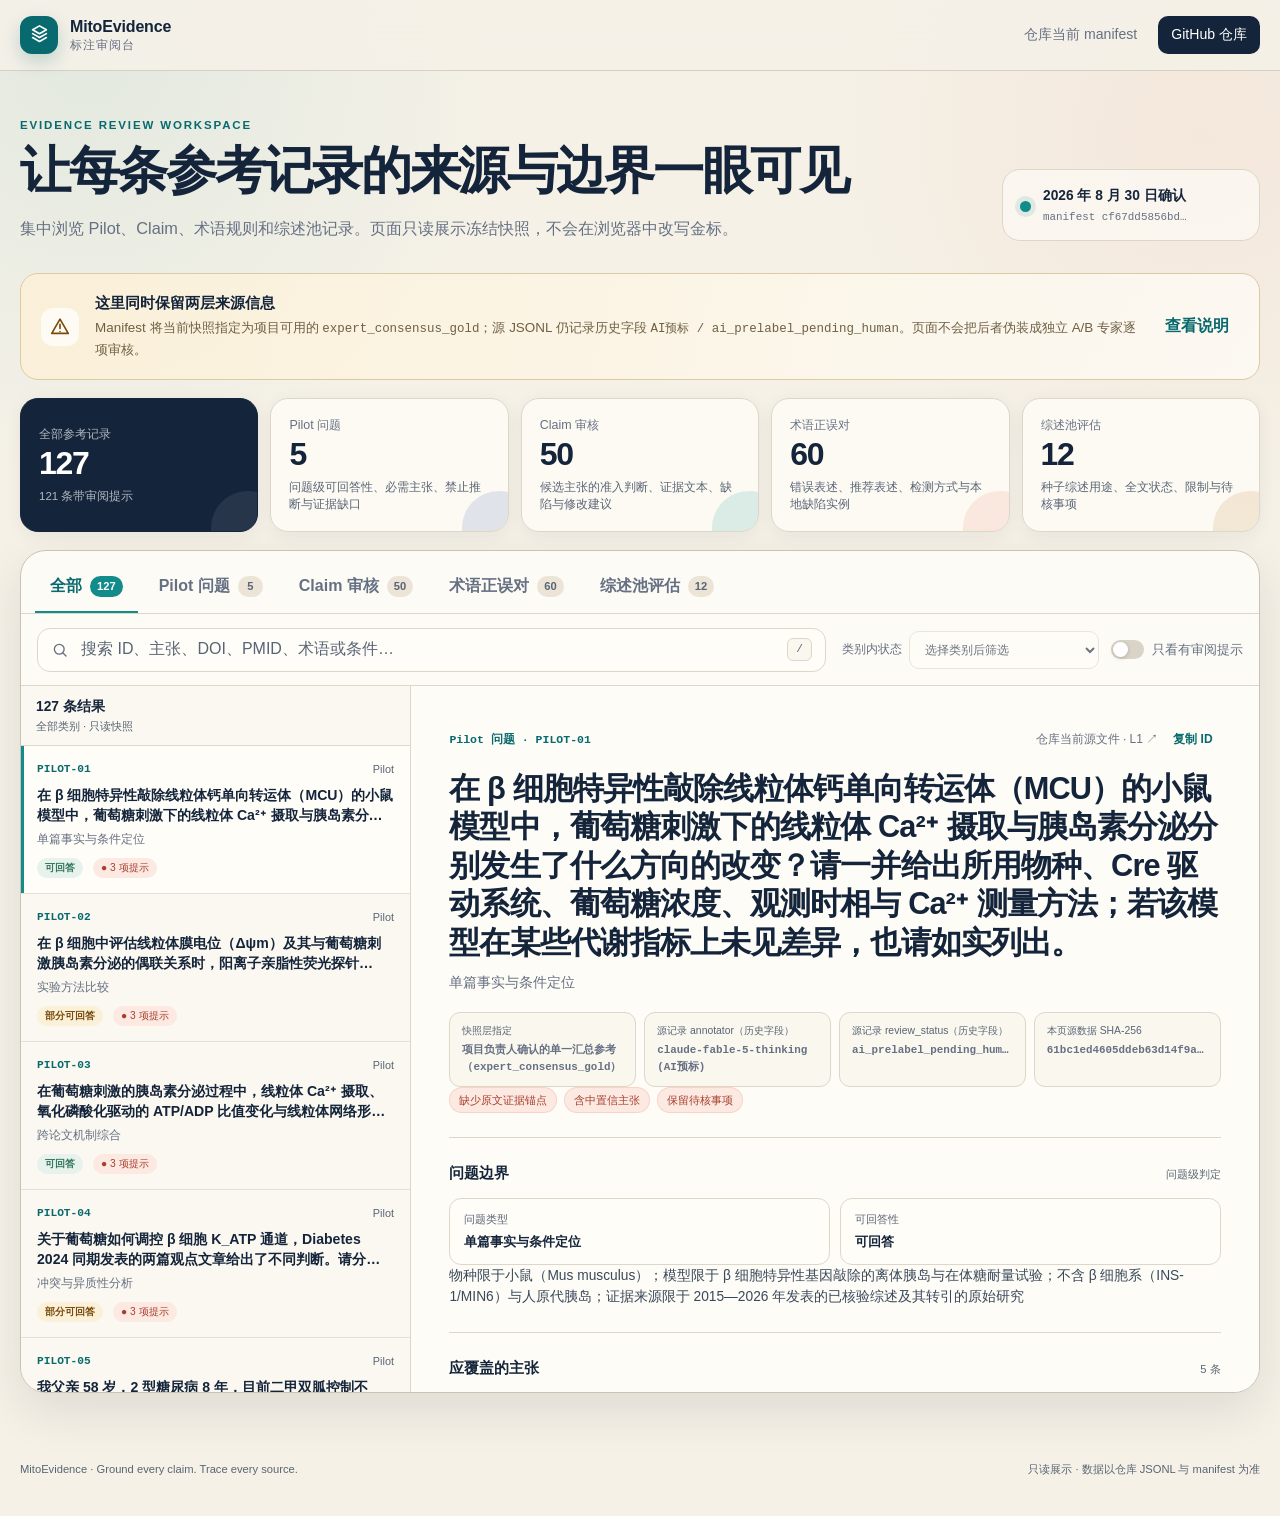
==== review_site/index.html @ d06b843e "feat: publish annotation review site" ====
<!doctype html>
<html lang="zh-CN">
  <head>
    <meta charset="UTF-8" />
    <meta name="viewport" content="width=device-width, initial-scale=1.0" />
    <meta name="color-scheme" content="light" />
    <meta name="theme-color" content="#f5f1e7" />
    <link rel="icon" href="./favicon.svg" type="image/svg+xml" />
    <title>MitoEvidence 标注审阅台</title>
    <meta
      name="description"
      content="浏览 MitoEvidence 的 127 条 Pilot、Claim、术语与综述池参考记录，并核查来源、风险和证据边界。"
    />
    <meta property="og:title" content="MitoEvidence 标注审阅台" />
    <meta
      property="og:description"
      content="127 条参考记录 · 来源与证据边界透明呈现"
    />
    <meta property="og:type" content="website" />
    <meta property="og:url" content="https://blues-kun.github.io/hy-agent/" />
    <meta
      property="og:image"
      content="https://blues-kun.github.io/hy-agent/og.png"
    />
    <meta name="twitter:card" content="summary_large_image" />
    <meta name="twitter:title" content="MitoEvidence 标注审阅台" />
    <meta
      name="twitter:description"
      content="127 条参考记录 · 来源与证据边界透明呈现"
    />
    <meta
      name="twitter:image"
      content="https://blues-kun.github.io/hy-agent/og.png"
    />
    <link rel="stylesheet" href="./styles.css" />
  </head>
  <body>
    <a class="skip-link" href="#records">跳到记录列表</a>

    <header class="topbar">
      <div class="topbar__inner">
        <a class="brand" href="./" aria-label="MitoEvidence 标注审阅台首页">
          <span class="brand__mark" aria-hidden="true">
            <svg viewBox="0 0 24 24" role="img">
              <path d="M12 3 4.8 7.1 12 11.2l7.2-4.1L12 3Z" />
              <path d="m4.8 11.1 7.2 4.1 7.2-4.1" />
              <path d="m4.8 15.2 7.2 4.1 7.2-4.1" />
            </svg>
          </span>
          <span>
            <strong>MitoEvidence</strong>
            <small>标注审阅台</small>
          </span>
        </a>
        <nav class="topnav" aria-label="外部链接">
          <a
            id="manifest-link"
            href="https://github.com/blues-kun/hy-agent/blob/main/annotation_prelabel/expert_gold_manifest.json"
            target="_blank"
            rel="noreferrer"
          >仓库当前 manifest</a>
          <a
            class="topnav__primary"
            href="https://github.com/blues-kun/hy-agent"
            target="_blank"
            rel="noreferrer"
          >GitHub 仓库</a>
        </nav>
      </div>
    </header>

    <main class="page-shell">
      <section class="intro" aria-labelledby="page-title">
        <div>
          <p class="eyebrow">Evidence review workspace</p>
          <h1 id="page-title">让每条参考记录的来源与边界一眼可见</h1>
          <p class="intro__copy">
            集中浏览 Pilot、Claim、术语规则和综述池记录。页面只读展示冻结快照，不会在浏览器中改写金标。
          </p>
        </div>
        <div class="snapshot-seal" aria-label="快照状态">
          <span class="snapshot-seal__dot" aria-hidden="true"></span>
          <div>
            <strong id="snapshot-date">正在核验快照</strong>
            <span id="manifest-hash">读取 manifest…</span>
          </div>
        </div>
      </section>

      <section class="provenance-banner" aria-labelledby="provenance-title">
        <span class="provenance-banner__icon" aria-hidden="true">
          <svg viewBox="0 0 24 24" role="img">
            <path d="M12 3.5 21 19H3L12 3.5Z" />
            <path d="M12 9v4.5M12 17h.01" />
          </svg>
        </span>
        <div>
          <h2 id="provenance-title">这里同时保留两层来源信息</h2>
          <p>
            Manifest 将当前快照指定为项目可用的 <code>expert_consensus_gold</code>；源 JSONL
            仍记录历史字段 <code>AI预标 / ai_prelabel_pending_human</code>。页面不会把后者伪装成独立 A/B 专家逐项审核。
          </p>
        </div>
        <button class="text-button" id="provenance-more" type="button">查看说明</button>
      </section>

      <section class="metrics" id="metrics" aria-label="数据概览">
        <article class="metric metric--total">
          <span>全部参考记录</span>
          <strong>—</strong>
          <small>等待数据</small>
        </article>
      </section>

      <section class="review-surface" aria-label="标注记录浏览器">
        <div class="dataset-tabs" id="dataset-tabs" role="tablist" aria-label="数据类别"></div>

        <div class="toolbar">
          <label class="search-box" for="search-input">
            <span class="sr-only">搜索标注记录</span>
            <svg viewBox="0 0 24 24" aria-hidden="true">
              <circle cx="11" cy="11" r="6.5" />
              <path d="m16 16 4 4" />
            </svg>
            <input
              id="search-input"
              type="search"
              placeholder="搜索 ID、主张、DOI、PMID、术语或条件…"
              autocomplete="off"
              spellcheck="false"
              disabled
            />
            <kbd>/</kbd>
          </label>
          <div class="toolbar__filters">
            <label class="select-control">
              <span>类别内状态</span>
              <select id="status-filter" aria-label="按当前类别的状态筛选" disabled>
                <option value="all">全部状态</option>
              </select>
            </label>
            <label class="focus-toggle">
              <input id="risk-filter" type="checkbox" disabled />
              <span class="focus-toggle__visual" aria-hidden="true"></span>
              只看有审阅提示
            </label>
          </div>
        </div>

        <div class="workspace">
          <aside class="record-pane" id="records" aria-label="记录列表">
            <div class="record-pane__header">
              <div>
                <strong id="result-count">载入中</strong>
                <span id="result-context">正在读取冻结快照</span>
              </div>
              <button id="clear-filters" class="quiet-button" type="button">清除筛选</button>
            </div>
            <div class="record-list" id="record-list" aria-label="标注记录">
              <div class="loading-state">
                <span class="loading-state__orb" aria-hidden="true"></span>
                正在核对 127 条记录与 manifest…
              </div>
            </div>
          </aside>

          <article class="detail-pane" id="detail-pane" aria-live="polite">
            <div class="detail-empty">
              <span aria-hidden="true">↳</span>
              <h2>选择一条记录查看完整内容</h2>
              <p>右侧会按数据类型呈现主张、条件、证据、风险和源文件位置。</p>
            </div>
          </article>
        </div>
      </section>
    </main>

    <dialog class="provenance-dialog" id="provenance-dialog" aria-labelledby="provenance-dialog-title">
      <form method="dialog">
        <button class="dialog-close" aria-label="关闭说明">×</button>
        <p class="eyebrow">Provenance note</p>
        <h2 id="provenance-dialog-title">为什么页面同时显示“金标指定”和“AI 预标字段”？</h2>
        <p>
          项目负责人确认这四份 JSONL 是本轮唯一可用参考，因此 manifest 在快照层将其指定为
          <code>expert_consensus_gold</code>。为了不改写历史，记录中的 <code>annotator</code>、
          <code>review_status</code> 和 <code>ai_*</code> 字段保持原值。
        </p>
        <p>
          这不代表存在两名独立专家标签，也不能据此计算专家间 κ 或 ICC。所有风险标签仅用于提示审阅，
          不会自动改变源数据结论。
        </p>
        <button class="dialog-confirm" value="close">我知道了</button>
      </form>
    </dialog>

    <div class="toast" id="toast" role="status" aria-live="polite"></div>

    <footer>
      <span>MitoEvidence · Ground every claim. Trace every source.</span>
      <span>只读展示 · 数据以仓库 JSONL 与 manifest 为准</span>
    </footer>

    <script src="./app.js" defer></script>
  </body>
</html>
---- review_site/styles.css ----
:root {
  --paper: #f5f1e7;
  --paper-deep: #ece5d7;
  --surface: #fffdf8;
  --surface-soft: #faf7ef;
  --ink: #14243a;
  --muted: #667083;
  --faint: #596575;
  --line: #ddd7ca;
  --line-strong: #c9c2b5;
  --teal: #118c8b;
  --teal-deep: #086a6e;
  --teal-soft: #e1f1ed;
  --coral: #a83f2c;
  --coral-soft: #fce9e2;
  --amber: #7a4a0c;
  --amber-soft: #fbf0d8;
  --green: #34785d;
  --green-soft: #e6f2eb;
  --red: #b84a45;
  --red-soft: #f9e8e5;
  --blue: #315ea8;
  --blue-soft: #e8eef9;
  --shadow-sm: 0 4px 18px rgba(25, 34, 43, 0.06);
  --shadow-md: 0 18px 48px rgba(25, 34, 43, 0.1);
  --radius-sm: 12px;
  --radius-md: 18px;
  --radius-lg: 26px;
  --font-sans: Inter, ui-sans-serif, -apple-system, BlinkMacSystemFont, "Segoe UI",
    "PingFang SC", "Hiragino Sans GB", "Microsoft YaHei", sans-serif;
  --font-mono: "SFMono-Regular", Consolas, "Liberation Mono", monospace;
}

* {
  box-sizing: border-box;
}

html {
  scroll-behavior: smooth;
}

body {
  margin: 0;
  color: var(--ink);
  background:
    radial-gradient(circle at 7% 4%, rgba(17, 140, 139, 0.08), transparent 26rem),
    radial-gradient(circle at 94% 9%, rgba(233, 111, 81, 0.08), transparent 24rem),
    var(--paper);
  font-family: var(--font-sans);
  line-height: 1.55;
  min-width: 320px;
}

button,
input,
select {
  font: inherit;
}

button,
a,
select,
input {
  -webkit-tap-highlight-color: transparent;
}

a {
  color: inherit;
}

.sr-only {
  position: absolute;
  width: 1px;
  height: 1px;
  padding: 0;
  margin: -1px;
  overflow: hidden;
  clip: rect(0, 0, 0, 0);
  white-space: nowrap;
  border: 0;
}

code,
kbd {
  font-family: var(--font-mono);
}

.skip-link {
  position: fixed;
  z-index: 100;
  left: 1rem;
  top: -5rem;
  padding: 0.7rem 1rem;
  border-radius: 0 0 10px 10px;
  color: white;
  background: var(--ink);
  transition: top 0.15s ease;
}

.skip-link:focus {
  top: 0;
}

.topbar {
  position: sticky;
  top: 0;
  z-index: 40;
  border-bottom: 1px solid rgba(201, 194, 181, 0.72);
  background: rgba(245, 241, 231, 0.88);
  backdrop-filter: blur(18px);
}

.topbar__inner {
  width: min(1480px, calc(100% - 40px));
  height: 70px;
  margin: 0 auto;
  display: flex;
  align-items: center;
  justify-content: space-between;
  gap: 24px;
}

.brand {
  display: inline-flex;
  align-items: center;
  gap: 12px;
  color: var(--ink);
  text-decoration: none;
}

.brand__mark {
  width: 38px;
  height: 38px;
  display: grid;
  place-items: center;
  color: white;
  background: var(--teal-deep);
  border-radius: 12px;
  box-shadow: 0 7px 18px rgba(8, 106, 110, 0.22);
}

.brand__mark svg {
  width: 23px;
  fill: none;
  stroke: currentColor;
  stroke-width: 1.7;
  stroke-linecap: round;
  stroke-linejoin: round;
}

.brand strong,
.brand small {
  display: block;
}

.brand strong {
  font-size: 1rem;
  letter-spacing: -0.01em;
}

.brand small {
  margin-top: -2px;
  color: var(--muted);
  font-size: 0.72rem;
  letter-spacing: 0.08em;
}

.topnav {
  display: flex;
  align-items: center;
  gap: 8px;
  font-size: 0.88rem;
}

.topnav a {
  padding: 8px 13px;
  border-radius: 10px;
  text-decoration: none;
  color: var(--muted);
}

.topnav a:hover {
  color: var(--ink);
  background: rgba(255, 255, 255, 0.58);
}

.topnav .topnav__primary {
  color: white;
  background: var(--ink);
}

.topnav .topnav__primary:hover {
  color: white;
  background: #22344c;
}

.page-shell {
  width: min(1480px, calc(100% - 40px));
  margin: 0 auto;
  padding: 46px 0 60px;
}

.intro {
  display: grid;
  grid-template-columns: minmax(0, 1fr) auto;
  align-items: end;
  gap: 36px;
}

.eyebrow {
  margin: 0 0 8px;
  color: var(--teal-deep);
  font-size: 0.72rem;
  font-weight: 760;
  letter-spacing: 0.16em;
  text-transform: uppercase;
}

.intro h1 {
  max-width: 880px;
  margin: 0;
  font-size: clamp(2rem, 4vw, 4.25rem);
  line-height: 1.08;
  letter-spacing: -0.045em;
}

.intro__copy {
  max-width: 760px;
  margin: 18px 0 0;
  color: var(--muted);
  font-size: 1.02rem;
}

.snapshot-seal {
  min-width: 258px;
  display: flex;
  align-items: center;
  gap: 12px;
  padding: 15px 17px;
  border: 1px solid var(--line);
  border-radius: var(--radius-md);
  background: rgba(255, 253, 248, 0.62);
}

.snapshot-seal__dot {
  width: 11px;
  height: 11px;
  flex: 0 0 auto;
  border-radius: 50%;
  background: var(--teal);
  box-shadow: 0 0 0 5px rgba(17, 140, 139, 0.12);
}

.snapshot-seal strong,
.snapshot-seal span {
  display: block;
}

.snapshot-seal strong {
  font-size: 0.86rem;
}

.snapshot-seal span {
  margin-top: 2px;
  color: var(--muted);
  font-family: var(--font-mono);
  font-size: 0.68rem;
}

.provenance-banner {
  margin-top: 32px;
  display: grid;
  grid-template-columns: auto minmax(0, 1fr) auto;
  align-items: center;
  gap: 16px;
  padding: 18px 20px;
  border: 1px solid #ddcaa2;
  border-radius: var(--radius-md);
  background: linear-gradient(105deg, rgba(251, 240, 216, 0.95), rgba(255, 253, 248, 0.72));
}

.provenance-banner__icon {
  width: 38px;
  height: 38px;
  display: grid;
  place-items: center;
  color: var(--amber);
  border-radius: 12px;
  background: rgba(255, 255, 255, 0.72);
}

.provenance-banner__icon svg {
  width: 22px;
  fill: none;
  stroke: currentColor;
  stroke-width: 1.8;
  stroke-linecap: round;
  stroke-linejoin: round;
}

.provenance-banner h2,
.provenance-banner p {
  margin: 0;
}

.provenance-banner h2 {
  font-size: 0.93rem;
}

.provenance-banner p {
  margin-top: 3px;
  color: #6f6044;
  font-size: 0.84rem;
}

.provenance-banner code {
  font-size: 0.78rem;
}

.text-button,
.quiet-button {
  border: 0;
  cursor: pointer;
  color: var(--teal-deep);
  background: transparent;
  font-weight: 680;
}

.text-button {
  white-space: nowrap;
  padding: 8px 10px;
}

.metrics {
  display: grid;
  grid-template-columns: repeat(5, minmax(0, 1fr));
  gap: 12px;
  margin: 18px 0;
}

.metric {
  position: relative;
  min-height: 112px;
  padding: 17px 18px;
  overflow: hidden;
  border: 1px solid var(--line);
  border-radius: var(--radius-md);
  background: rgba(255, 253, 248, 0.78);
  box-shadow: var(--shadow-sm);
  color: inherit;
  cursor: pointer;
  text-align: left;
  font: inherit;
  transition: transform 0.15s ease, border-color 0.15s ease, box-shadow 0.15s ease;
}

.metric:hover {
  transform: translateY(-2px);
  border-color: var(--teal);
  box-shadow: 0 10px 28px rgba(25, 34, 43, 0.1);
}

.metric:focus-visible {
  outline: 3px solid rgba(17, 140, 139, 0.24);
  outline-offset: 2px;
}

.metric::after {
  content: "";
  position: absolute;
  width: 74px;
  height: 74px;
  right: -28px;
  bottom: -34px;
  border-radius: 50%;
  background: var(--metric-accent, rgba(17, 140, 139, 0.1));
}

.metric span,
.metric strong,
.metric small {
  display: block;
}

.metric span {
  color: var(--muted);
  font-size: 0.78rem;
}

.metric strong {
  margin-top: 3px;
  font-size: 2rem;
  line-height: 1.05;
  letter-spacing: -0.04em;
}

.metric small {
  margin-top: 7px;
  color: var(--faint);
  font-size: 0.72rem;
}

.metric--total {
  color: white;
  border-color: var(--ink);
  background: var(--ink);
  --metric-accent: rgba(255, 255, 255, 0.08);
}

.metric--total span,
.metric--total small {
  color: rgba(255, 255, 255, 0.67);
}

.metric--pilot { --metric-accent: rgba(49, 94, 168, 0.14); }
.metric--claim { --metric-accent: rgba(17, 140, 139, 0.14); }
.metric--term { --metric-accent: rgba(233, 111, 81, 0.14); }
.metric--review { --metric-accent: rgba(185, 111, 22, 0.14); }

.review-surface {
  overflow: hidden;
  border: 1px solid var(--line-strong);
  border-radius: var(--radius-lg);
  background: rgba(255, 253, 248, 0.84);
  box-shadow: var(--shadow-md);
}

.dataset-tabs {
  display: flex;
  flex-wrap: wrap;
  gap: 6px;
  padding: 12px 14px 0;
  overflow: visible;
  border-bottom: 1px solid var(--line);
}

.dataset-tab {
  flex: 0 0 auto;
  display: inline-flex;
  align-items: center;
  gap: 8px;
  padding: 11px 15px 12px;
  border: 0;
  border-bottom: 2px solid transparent;
  cursor: pointer;
  color: var(--muted);
  background: transparent;
  font-weight: 680;
}

.dataset-tab span {
  min-width: 25px;
  padding: 2px 7px;
  border-radius: 999px;
  color: var(--faint);
  background: var(--paper-deep);
  font-size: 0.7rem;
  font-weight: 760;
}

.dataset-tab:hover,
.dataset-tab[aria-pressed="true"] {
  color: var(--teal-deep);
}

.dataset-tab[aria-pressed="true"] {
  border-bottom-color: var(--teal);
}

.dataset-tab[aria-pressed="true"] span {
  color: white;
  background: var(--teal);
}

.toolbar {
  min-height: 72px;
  display: grid;
  grid-template-columns: minmax(260px, 1fr) auto;
  align-items: center;
  gap: 16px;
  padding: 12px 16px;
  border-bottom: 1px solid var(--line);
}

.search-box {
  height: 44px;
  display: flex;
  align-items: center;
  gap: 10px;
  padding: 0 13px;
  border: 1px solid var(--line);
  border-radius: 13px;
  background: var(--surface);
  transition: border-color 0.15s ease, box-shadow 0.15s ease;
}

.search-box:focus-within {
  border-color: var(--teal);
  box-shadow: 0 0 0 3px rgba(17, 140, 139, 0.12);
}

.search-box svg {
  width: 18px;
  flex: 0 0 auto;
  fill: none;
  stroke: var(--muted);
  stroke-width: 1.8;
  stroke-linecap: round;
}

.search-box input {
  min-width: 0;
  flex: 1;
  border: 0;
  outline: 0;
  color: var(--ink);
  background: transparent;
}

.search-box input::placeholder {
  color: var(--faint);
}

.search-box kbd {
  min-width: 25px;
  padding: 2px 7px;
  text-align: center;
  border: 1px solid var(--line);
  border-radius: 6px;
  color: var(--faint);
  background: var(--surface-soft);
  font-size: 0.7rem;
}

.toolbar__filters {
  display: flex;
  align-items: center;
  gap: 12px;
}

.select-control {
  display: flex;
  align-items: center;
  gap: 7px;
  color: var(--muted);
  font-size: 0.78rem;
}

.select-control select {
  height: 38px;
  max-width: 190px;
  padding: 0 32px 0 11px;
  border: 1px solid var(--line);
  border-radius: 10px;
  color: var(--ink);
  background: var(--surface);
}

.select-control select:disabled,
.search-box input:disabled {
  cursor: not-allowed;
  opacity: 0.62;
}

.focus-toggle {
  display: flex;
  align-items: center;
  gap: 8px;
  cursor: pointer;
  color: var(--muted);
  font-size: 0.8rem;
  white-space: nowrap;
}

.focus-toggle input {
  position: absolute;
  opacity: 0;
  pointer-events: none;
}

.focus-toggle__visual {
  width: 33px;
  height: 19px;
  position: relative;
  border-radius: 999px;
  background: #d9d3c8;
  transition: background 0.15s ease;
}

.focus-toggle__visual::after {
  content: "";
  position: absolute;
  width: 15px;
  height: 15px;
  left: 2px;
  top: 2px;
  border-radius: 50%;
  background: white;
  box-shadow: 0 1px 4px rgba(0, 0, 0, 0.18);
  transition: transform 0.15s ease;
}

.focus-toggle input:checked + .focus-toggle__visual {
  background: var(--coral);
}

.focus-toggle input:checked + .focus-toggle__visual::after {
  transform: translateX(14px);
}

.focus-toggle input:focus-visible + .focus-toggle__visual {
  outline: 3px solid rgba(17, 140, 139, 0.22);
}

.workspace {
  height: min(760px, calc(100vh - 194px));
  min-height: 580px;
  display: grid;
  grid-template-columns: minmax(310px, 390px) minmax(0, 1fr);
}

.record-pane {
  min-height: 0;
  display: flex;
  flex-direction: column;
  border-right: 1px solid var(--line);
  background: rgba(250, 247, 239, 0.72);
}

.record-pane__header {
  min-height: 60px;
  display: flex;
  align-items: center;
  justify-content: space-between;
  gap: 12px;
  padding: 10px 15px;
  border-bottom: 1px solid var(--line);
}

.record-pane__header strong,
.record-pane__header span {
  display: block;
}

.record-pane__header strong {
  font-size: 0.86rem;
}

.record-pane__header span {
  color: var(--faint);
  font-size: 0.7rem;
}

.quiet-button {
  padding: 6px 8px;
  font-size: 0.75rem;
}

.record-list {
  min-height: 0;
  flex: 1;
  overflow-y: auto;
  scrollbar-color: var(--line-strong) transparent;
}

.record-item {
  width: 100%;
  display: block;
  padding: 15px 16px;
  border: 0;
  border-bottom: 1px solid rgba(221, 215, 202, 0.72);
  cursor: pointer;
  color: inherit;
  text-align: left;
  background: transparent;
  transition: background 0.15s ease, box-shadow 0.15s ease;
}

.record-item:hover {
  background: rgba(255, 255, 255, 0.72);
}

.record-item[aria-pressed="true"] {
  background: var(--surface);
  box-shadow: inset 3px 0 var(--teal);
}

.record-item__meta,
.record-item__footer {
  display: flex;
  align-items: center;
  justify-content: space-between;
  gap: 10px;
}

.record-item__id {
  color: var(--teal-deep);
  font-family: var(--font-mono);
  font-size: 0.7rem;
  font-weight: 720;
}

.record-item__dataset {
  color: var(--faint);
  font-size: 0.68rem;
}

.record-item h3 {
  margin: 8px 0 5px;
  display: -webkit-box;
  overflow: hidden;
  -webkit-box-orient: vertical;
  -webkit-line-clamp: 2;
  font-size: 0.88rem;
  line-height: 1.42;
}

.record-item__subtitle {
  min-height: 1.2em;
  margin: 0 0 9px;
  overflow: hidden;
  text-overflow: ellipsis;
  white-space: nowrap;
  color: var(--muted);
  font-size: 0.72rem;
}

.record-item__footer {
  justify-content: flex-start;
}

.status-pill,
.risk-pill,
.chip {
  display: inline-flex;
  align-items: center;
  max-width: 100%;
  border-radius: 999px;
  line-height: 1.35;
}

.status-pill {
  padding: 3px 8px;
  color: var(--blue);
  background: var(--blue-soft);
  font-size: 0.64rem;
  font-weight: 720;
}

.status-pill[data-tone="positive"] {
  color: var(--green);
  background: var(--green-soft);
}

.status-pill[data-tone="warning"] {
  color: var(--amber);
  background: var(--amber-soft);
}

.status-pill[data-tone="danger"] {
  color: var(--red);
  background: var(--red-soft);
}

.status-pill[data-tone="neutral"] {
  color: var(--muted);
  background: var(--paper-deep);
}

.risk-pill {
  gap: 4px;
  padding: 3px 8px;
  color: var(--coral);
  background: var(--coral-soft);
  font-size: 0.64rem;
}

.detail-pane {
  min-width: 0;
  overflow-y: auto;
  padding: clamp(22px, 3vw, 42px);
  background: rgba(255, 253, 248, 0.66);
  scrollbar-color: var(--line-strong) transparent;
}

.detail-empty,
.empty-results,
.loading-state,
.error-state {
  min-height: 260px;
  display: grid;
  place-items: center;
  align-content: center;
  text-align: center;
  color: var(--muted);
}

.detail-empty > span {
  width: 56px;
  height: 56px;
  display: grid;
  place-items: center;
  margin-bottom: 12px;
  border-radius: 18px;
  color: var(--teal);
  background: var(--teal-soft);
  font-size: 1.7rem;
}

.detail-empty h2,
.detail-empty p,
.empty-results h3,
.empty-results p {
  margin: 0;
}

.detail-empty h2,
.empty-results h3 {
  color: var(--ink);
  font-size: 1rem;
}

.detail-empty p,
.empty-results p {
  max-width: 430px;
  margin-top: 6px;
  font-size: 0.82rem;
}

.loading-state {
  gap: 12px;
  font-size: 0.8rem;
}

.loading-state__orb {
  width: 18px;
  height: 18px;
  border: 2px solid rgba(17, 140, 139, 0.18);
  border-top-color: var(--teal);
  border-radius: 50%;
  animation: spin 0.8s linear infinite;
}

@keyframes spin {
  to { transform: rotate(360deg); }
}

.detail-header {
  padding-bottom: 24px;
  border-bottom: 1px solid var(--line);
}

.detail-header__top,
.detail-actions,
.chip-row {
  display: flex;
  flex-wrap: wrap;
  align-items: center;
  gap: 7px;
}

.detail-header__top {
  justify-content: space-between;
}

.detail-kicker {
  color: var(--teal-deep);
  font-family: var(--font-mono);
  font-size: 0.72rem;
  font-weight: 760;
}

.source-link {
  display: inline-flex;
  align-items: center;
  gap: 6px;
  color: var(--muted);
  font-size: 0.75rem;
  text-decoration: none;
}

.source-link:hover {
  color: var(--teal-deep);
}

.detail-header h2 {
  margin: 15px 0 10px;
  font-size: clamp(1.35rem, 2.4vw, 2.25rem);
  line-height: 1.25;
  letter-spacing: -0.03em;
}

.detail-subtitle {
  margin: 0;
  color: var(--muted);
  font-size: 0.88rem;
}

.provenance-strip {
  margin-top: 18px;
  display: grid;
  grid-template-columns: repeat(4, minmax(0, 1fr));
  gap: 8px;
}

.provenance-cell {
  min-width: 0;
  padding: 10px 12px;
  border: 1px solid var(--line);
  border-radius: 11px;
  background: var(--surface-soft);
}

.provenance-cell span,
.provenance-cell strong {
  display: block;
}

.provenance-cell span {
  color: var(--faint);
  font-size: 0.65rem;
}

.provenance-cell strong {
  margin-top: 3px;
  overflow: hidden;
  text-overflow: ellipsis;
  color: var(--muted);
  font-family: var(--font-mono);
  font-size: 0.68rem;
}

.detail-section {
  padding: 24px 0;
  border-bottom: 1px solid var(--line);
}

.detail-section:last-child {
  border-bottom: 0;
}

.section-heading {
  display: flex;
  align-items: baseline;
  justify-content: space-between;
  gap: 12px;
  margin-bottom: 13px;
}

.section-heading h3,
.section-heading span {
  margin: 0;
}

.section-heading h3 {
  font-size: 0.92rem;
}

.section-heading span {
  color: var(--faint);
  font-size: 0.7rem;
}

.body-copy {
  margin: 0;
  color: #39485a;
  font-size: 0.86rem;
  white-space: pre-wrap;
}

.fact-grid,
.compare-grid,
.claim-grid {
  display: grid;
  gap: 10px;
}

.fact-grid {
  grid-template-columns: repeat(2, minmax(0, 1fr));
}

.compare-grid {
  grid-template-columns: repeat(2, minmax(0, 1fr));
}

.claim-grid {
  grid-template-columns: repeat(auto-fit, minmax(240px, 1fr));
}

.fact-card,
.compare-card,
.claim-card,
.list-card,
.quote-card {
  border: 1px solid var(--line);
  border-radius: var(--radius-sm);
  background: var(--surface);
}

.evidence-stack {
  display: grid;
  gap: 10px;
}

.notice-card {
  padding: 12px 14px;
  border: 1px solid var(--line);
  border-radius: var(--radius-sm);
  color: var(--muted);
  background: var(--surface-soft);
  font-size: 0.8rem;
}

.notice-card--warning {
  color: #76551e;
  border-color: #ddc58f;
  background: var(--amber-soft);
}

.notice-card--danger {
  color: var(--red);
  border-color: #ebc5be;
  background: var(--red-soft);
}

.doi-link {
  grid-column: 1 / -1;
  width: fit-content;
  margin-top: 2px;
  color: var(--teal-deep);
  font-size: 0.78rem;
  font-weight: 700;
  text-decoration: none;
}

.doi-link:hover {
  text-decoration: underline;
}

.error-state {
  gap: 6px;
  padding: 24px;
}

.error-state strong,
.error-state p {
  margin: 0;
}

.error-state strong {
  color: var(--red);
}

.error-state p {
  max-width: 330px;
  font-size: 0.76rem;
}

.fact-card {
  padding: 12px 14px;
}

.fact-card span,
.fact-card strong {
  display: block;
}

.fact-card span {
  color: var(--faint);
  font-size: 0.67rem;
}

.fact-card strong {
  margin-top: 4px;
  overflow-wrap: anywhere;
  font-size: 0.82rem;
}

.compare-card {
  padding: 15px;
}

.compare-card--wrong {
  border-color: #ebc5be;
  background: linear-gradient(145deg, var(--red-soft), var(--surface));
}

.compare-card--right {
  border-color: #bddacb;
  background: linear-gradient(145deg, var(--green-soft), var(--surface));
}

.compare-card__label {
  display: inline-flex;
  align-items: center;
  gap: 6px;
  margin-bottom: 8px;
  font-size: 0.7rem;
  font-weight: 760;
}

.compare-card--wrong .compare-card__label { color: var(--red); }
.compare-card--right .compare-card__label { color: var(--green); }

.compare-card p {
  margin: 0;
  font-size: 0.86rem;
}

.claim-card {
  padding: 14px;
}

.claim-card__meta {
  display: flex;
  justify-content: space-between;
  gap: 8px;
  margin-bottom: 8px;
}

.claim-card__badges,
.mobile-detail-nav__paging {
  display: flex;
  align-items: center;
  gap: 6px;
}

.mobile-detail-nav {
  display: none;
}

.claim-card__number {
  color: var(--teal-deep);
  font-family: var(--font-mono);
  font-size: 0.68rem;
}

.claim-card p {
  margin: 0;
  font-size: 0.82rem;
}

.list-card {
  margin: 0;
  padding: 0;
  list-style: none;
}

.list-card li {
  position: relative;
  padding: 11px 14px 11px 35px;
  border-bottom: 1px solid var(--line);
  color: #39485a;
  font-size: 0.82rem;
}

.list-card li:last-child {
  border-bottom: 0;
}

.list-card li::before {
  content: attr(data-index);
  position: absolute;
  left: 13px;
  top: 12px;
  color: var(--teal-deep);
  font-family: var(--font-mono);
  font-size: 0.65rem;
  font-weight: 760;
}

.quote-card {
  margin: 0;
  padding: 17px 18px;
  color: #3b4756;
  border-left: 4px solid var(--teal);
  font-family: Georgia, "Times New Roman", "Songti SC", serif;
  font-size: 0.9rem;
  line-height: 1.7;
}

.chip-row {
  align-items: flex-start;
}

.chip {
  padding: 5px 9px;
  color: var(--teal-deep);
  border: 1px solid rgba(17, 140, 139, 0.19);
  background: var(--teal-soft);
  font-size: 0.68rem;
  overflow-wrap: anywhere;
}

.chip--risk {
  color: var(--coral);
  border-color: rgba(233, 111, 81, 0.18);
  background: var(--coral-soft);
}

.chip--neutral {
  color: var(--muted);
  border-color: var(--line);
  background: var(--surface-soft);
}

.triple-flow {
  display: grid;
  grid-template-columns: minmax(0, 1fr) auto minmax(0, 1fr);
  align-items: center;
  gap: 10px;
}

.triple-node {
  padding: 13px 15px;
  text-align: center;
  border: 1px solid var(--line);
  border-radius: var(--radius-sm);
  background: var(--surface);
  font-weight: 700;
}

.triple-edge {
  min-width: 100px;
  color: var(--teal-deep);
  text-align: center;
  font-family: var(--font-mono);
  font-size: 0.68rem;
}

.triple-edge::after {
  content: " →";
}

.raw-details {
  margin-top: 20px;
  border: 1px solid var(--line);
  border-radius: var(--radius-sm);
  background: var(--surface-soft);
}

.raw-details summary {
  padding: 12px 14px;
  cursor: pointer;
  color: var(--muted);
  font-size: 0.78rem;
  font-weight: 680;
}

.raw-details pre {
  max-height: 420px;
  margin: 0;
  padding: 14px;
  overflow: auto;
  border-top: 1px solid var(--line);
  color: #374456;
  font-family: var(--font-mono);
  font-size: 0.68rem;
  white-space: pre-wrap;
  overflow-wrap: anywhere;
}

.provenance-dialog {
  width: min(620px, calc(100% - 32px));
  padding: 0;
  border: 1px solid var(--line-strong);
  border-radius: var(--radius-lg);
  color: var(--ink);
  background: var(--surface);
  box-shadow: var(--shadow-md);
}

.provenance-dialog::backdrop {
  background: rgba(20, 36, 58, 0.42);
  backdrop-filter: blur(3px);
}

.provenance-dialog form {
  position: relative;
  padding: 30px;
}

.provenance-dialog h2 {
  margin: 0 0 16px;
  font-size: 1.45rem;
  line-height: 1.3;
}

.provenance-dialog p:not(.eyebrow) {
  color: var(--muted);
  font-size: 0.88rem;
}

.dialog-close {
  position: absolute;
  right: 16px;
  top: 14px;
  width: 36px;
  height: 36px;
  border: 0;
  border-radius: 10px;
  cursor: pointer;
  color: var(--muted);
  background: var(--surface-soft);
  font-size: 1.35rem;
}

.dialog-confirm {
  margin-top: 8px;
  padding: 10px 17px;
  border: 0;
  border-radius: 11px;
  cursor: pointer;
  color: white;
  background: var(--teal-deep);
  font-weight: 700;
}

.toast {
  position: fixed;
  z-index: 80;
  left: 50%;
  bottom: 28px;
  padding: 10px 14px;
  transform: translate(-50%, 20px);
  pointer-events: none;
  opacity: 0;
  border-radius: 11px;
  color: white;
  background: var(--ink);
  box-shadow: var(--shadow-md);
  font-size: 0.78rem;
  transition: opacity 0.18s ease, transform 0.18s ease;
}

.toast.is-visible {
  opacity: 1;
  transform: translate(-50%, 0);
}

footer {
  width: min(1480px, calc(100% - 40px));
  margin: 0 auto;
  padding: 8px 0 38px;
  display: flex;
  justify-content: space-between;
  gap: 20px;
  color: var(--faint);
  font-size: 0.7rem;
}

@media (max-width: 1080px) {
  .metrics { grid-template-columns: repeat(3, minmax(0, 1fr)); }
  .toolbar { grid-template-columns: 1fr; }
  .toolbar__filters { justify-content: space-between; }
  .workspace { grid-template-columns: minmax(280px, 340px) minmax(0, 1fr); }
  .provenance-strip { grid-template-columns: repeat(2, minmax(0, 1fr)); }
}

@media (max-width: 760px) {
  .topbar__inner,
  .page-shell,
  footer { width: min(100% - 24px, 1480px); }
  .topnav > a:first-child { display: none; }
  .page-shell { padding-top: 28px; }
  .intro { grid-template-columns: 1fr; align-items: start; }
  .snapshot-seal { min-width: 0; width: 100%; }
  .provenance-banner { grid-template-columns: auto minmax(0, 1fr); }
  .provenance-banner .text-button { grid-column: 2; justify-self: start; padding-left: 0; }
  .metrics { grid-template-columns: repeat(2, minmax(0, 1fr)); }
  .metric { min-height: 100px; }
  .review-surface { border-radius: 18px; }
  .toolbar__filters { align-items: flex-start; flex-direction: column; }
  .workspace { height: auto; min-height: 0; grid-template-columns: 1fr; }
  .record-pane { max-height: 480px; border-right: 0; border-bottom: 1px solid var(--line); }
  .detail-pane { min-height: 520px; overflow: visible; }
  .detail-pane { scroll-margin-top: 72px; }
  .mobile-detail-nav {
    position: sticky;
    top: 62px;
    z-index: 12;
    display: flex;
    align-items: center;
    justify-content: space-between;
    gap: 10px;
    margin: -20px -14px 18px;
    padding: 9px 14px;
    border-bottom: 1px solid var(--line);
    background: rgba(255, 253, 248, 0.94);
    backdrop-filter: blur(12px);
  }
  .mobile-detail-nav__paging span {
    min-width: 38px;
    color: var(--faint);
    text-align: center;
    font-size: 0.7rem;
  }
  .mobile-detail-nav button:disabled {
    cursor: not-allowed;
    opacity: 0.38;
  }
  .provenance-strip { grid-template-columns: 1fr; }
  .compare-grid,
  .fact-grid { grid-template-columns: 1fr; }
  .triple-flow { grid-template-columns: 1fr; }
  .triple-edge::after { content: " ↓"; }
  footer { flex-direction: column; }
}

@media (max-width: 460px) {
  .topbar__inner { height: 62px; }
  .brand__mark { width: 34px; height: 34px; }
  .topnav a { padding: 7px 10px; font-size: 0.76rem; }
  .intro h1 { font-size: 2rem; }
  .metrics { grid-template-columns: 1fr 1fr; gap: 8px; }
  .metric { padding: 14px; }
  .metric strong { font-size: 1.65rem; }
  .dataset-tabs { padding-left: 8px; }
  .dataset-tab { padding-left: 10px; padding-right: 10px; }
  .detail-pane { padding: 20px 16px; }
}

@media (prefers-reduced-motion: reduce) {
  *, *::before, *::after {
    scroll-behavior: auto !important;
    animation-duration: 0.01ms !important;
    animation-iteration-count: 1 !important;
    transition-duration: 0.01ms !important;
  }
}
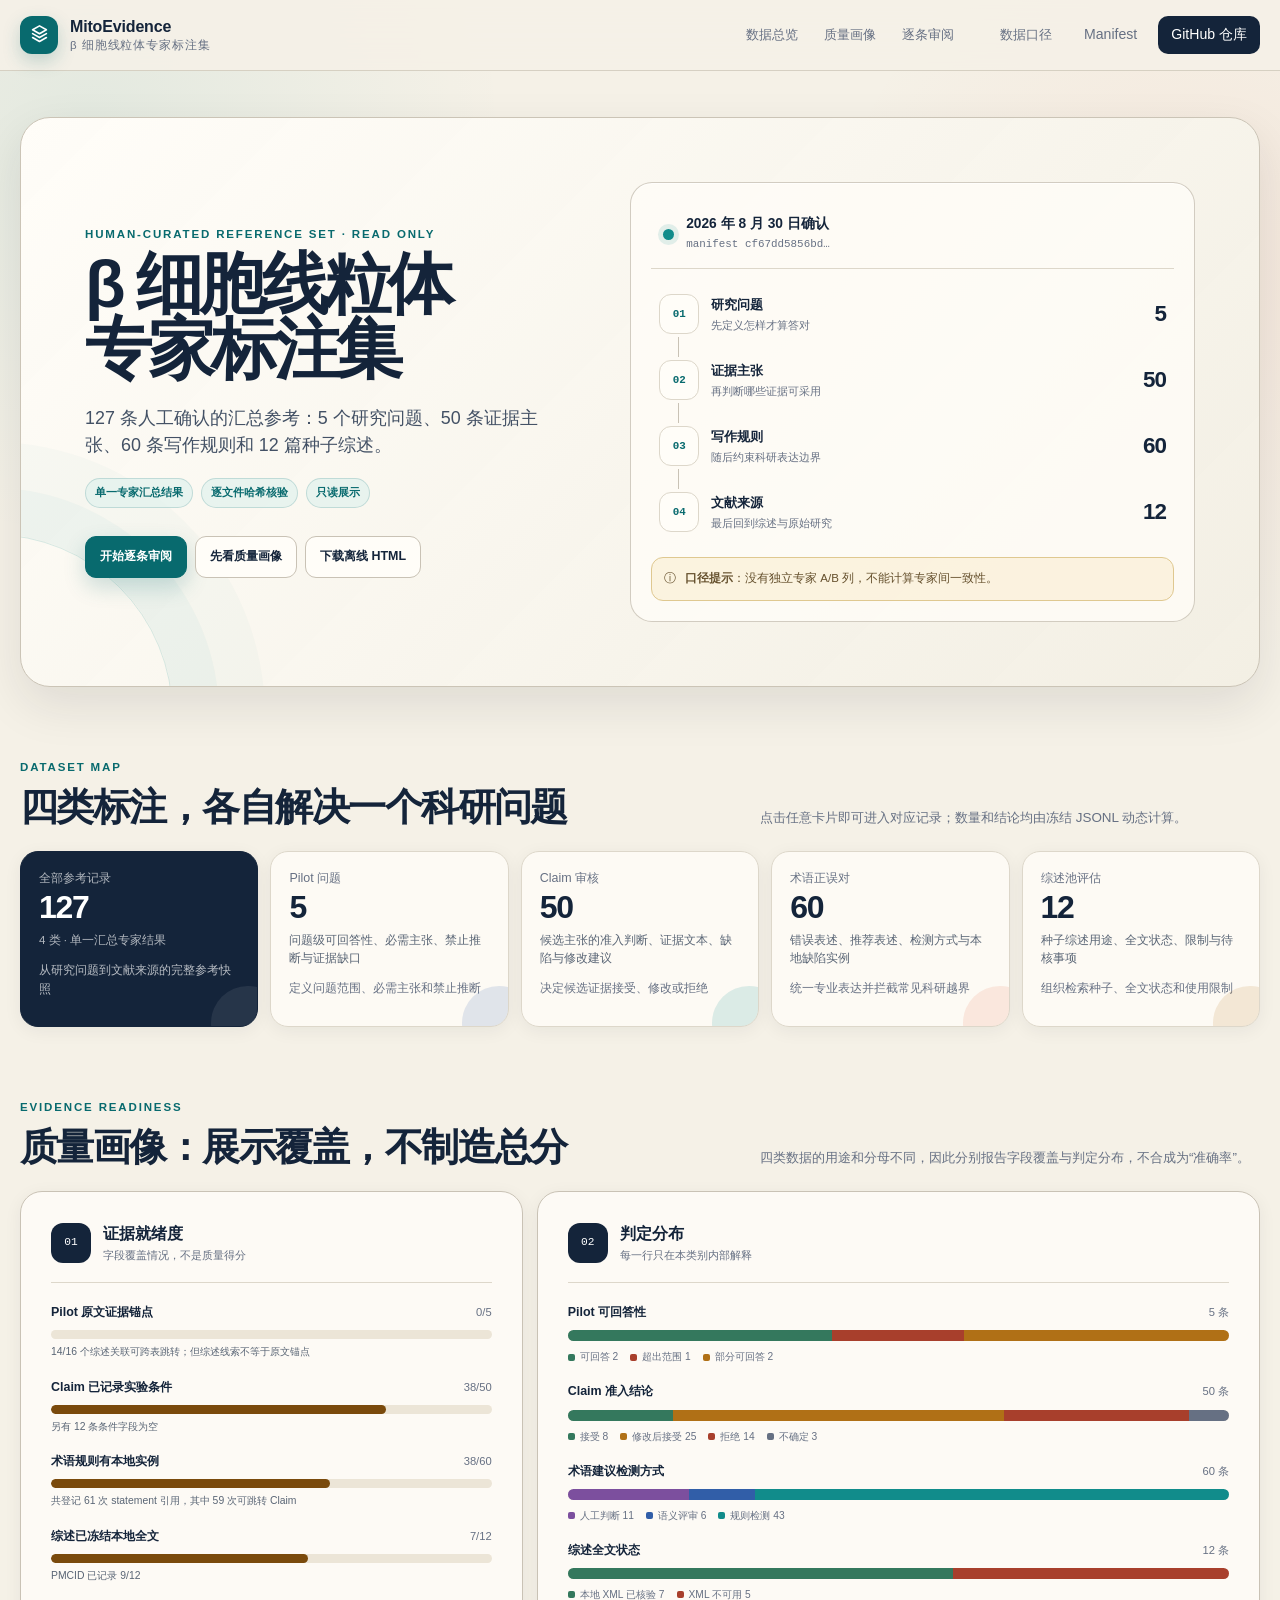
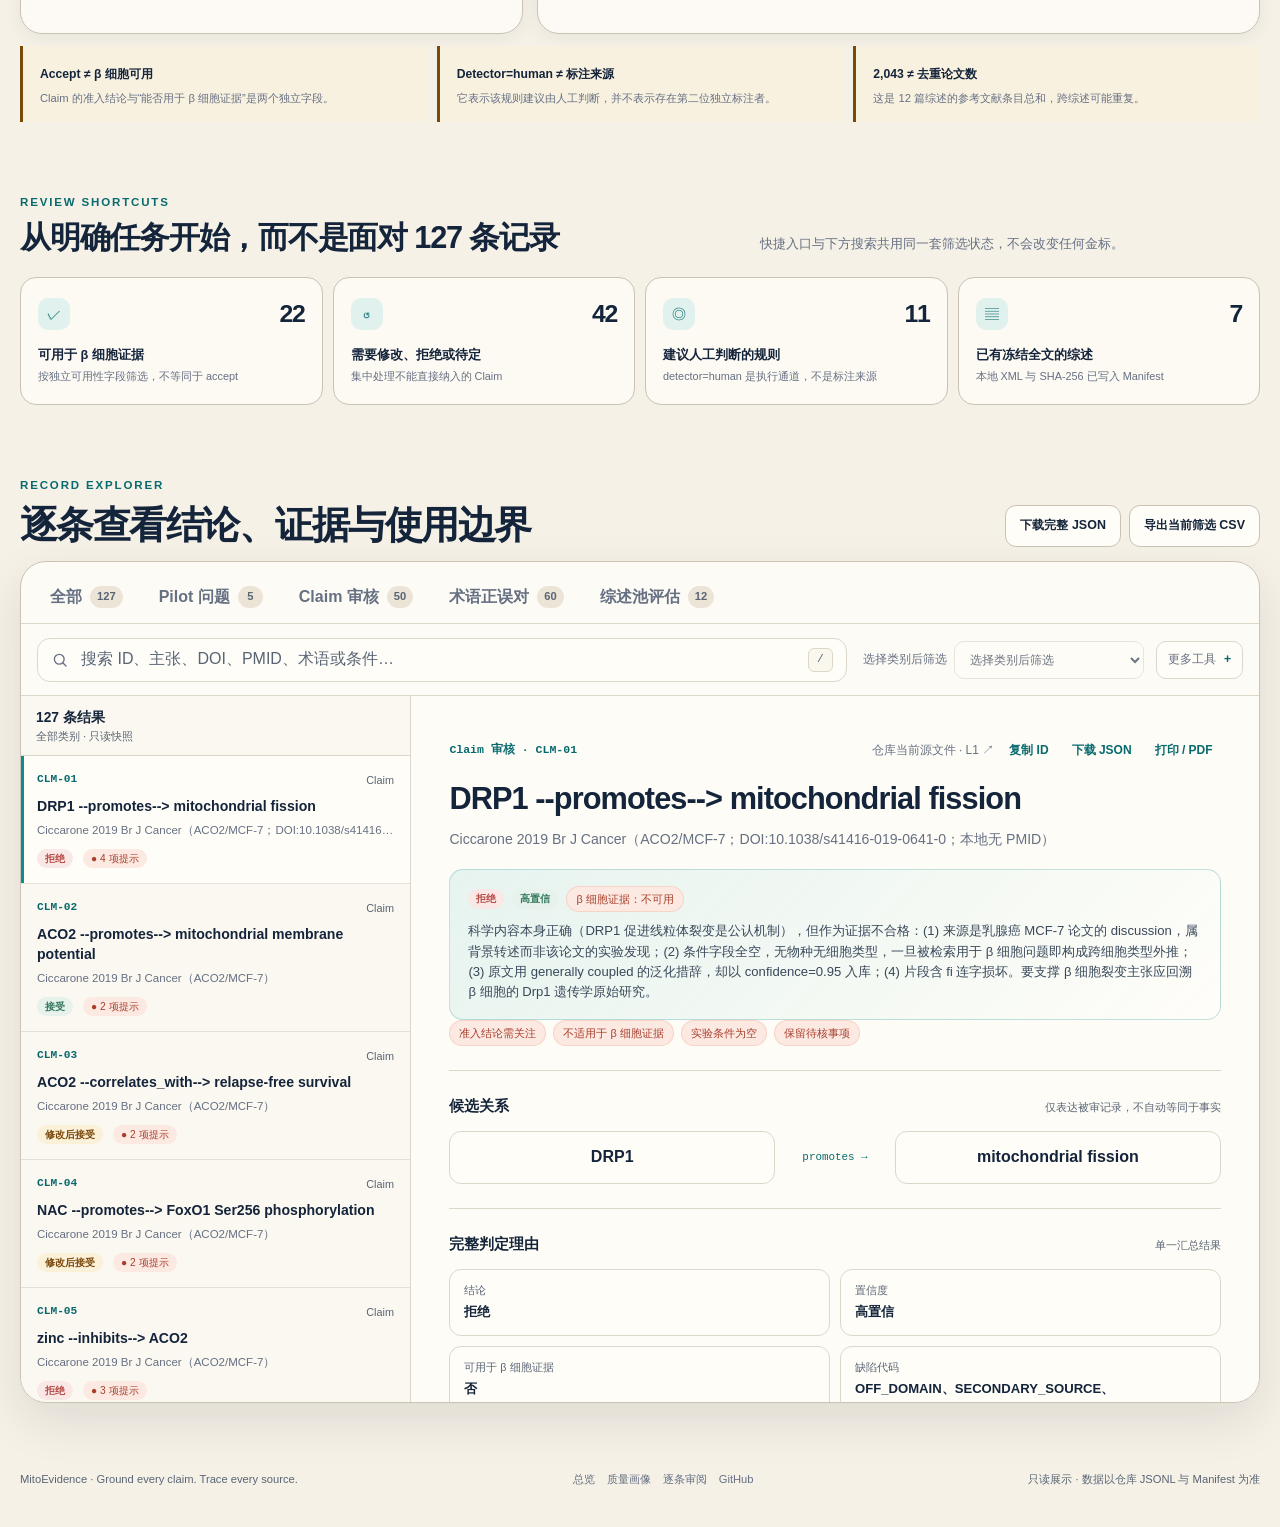
==== commit ee595e6e: "feat: expand expert annotation review portal" ====
--- a/review_site/index.html
+++ b/review_site/index.html
@@ -6,15 +6,15 @@
     <meta name="color-scheme" content="light" />
     <meta name="theme-color" content="#f5f1e7" />
     <link rel="icon" href="./favicon.svg" type="image/svg+xml" />
-    <title>MitoEvidence 标注审阅台</title>
+    <title>MitoEvidence β 细胞线粒体专家标注集</title>
     <meta
       name="description"
-      content="浏览 MitoEvidence 的 127 条 Pilot、Claim、术语与综述池参考记录，并核查来源、风险和证据边界。"
-    />
-    <meta property="og:title" content="MitoEvidence 标注审阅台" />
+      content="一页浏览 MitoEvidence 的 127 条人工确认汇总标注：研究问题、证据主张、写作规则与种子综述。"
+    />
+    <meta property="og:title" content="MitoEvidence β 细胞线粒体专家标注集" />
     <meta
       property="og:description"
-      content="127 条参考记录 · 来源与证据边界透明呈现"
+      content="5 个问题 · 50 条主张 · 60 条规则 · 12 篇综述"
     />
     <meta property="og:type" content="website" />
     <meta property="og:url" content="https://blues-kun.github.io/hy-agent/" />
@@ -23,10 +23,10 @@
       content="https://blues-kun.github.io/hy-agent/og.png"
     />
     <meta name="twitter:card" content="summary_large_image" />
-    <meta name="twitter:title" content="MitoEvidence 标注审阅台" />
+    <meta name="twitter:title" content="MitoEvidence β 细胞线粒体专家标注集" />
     <meta
       name="twitter:description"
-      content="127 条参考记录 · 来源与证据边界透明呈现"
+      content="5 个问题 · 50 条主张 · 60 条规则 · 12 篇综述"
     />
     <meta
       name="twitter:image"
@@ -39,7 +39,7 @@
 
     <header class="topbar">
       <div class="topbar__inner">
-        <a class="brand" href="./" aria-label="MitoEvidence 标注审阅台首页">
+        <a class="brand" href="./" aria-label="MitoEvidence 专家标注集首页">
           <span class="brand__mark" aria-hidden="true">
             <svg viewBox="0 0 24 24" role="img">
               <path d="M12 3 4.8 7.1 12 11.2l7.2-4.1L12 3Z" />
@@ -49,16 +49,22 @@
           </span>
           <span>
             <strong>MitoEvidence</strong>
-            <small>标注审阅台</small>
+            <small>β 细胞线粒体专家标注集</small>
           </span>
         </a>
-        <nav class="topnav" aria-label="外部链接">
+        <nav class="section-nav" aria-label="页面导航">
+          <a href="#overview">数据总览</a>
+          <a href="#quality">质量画像</a>
+          <a href="#review">逐条审阅</a>
+        </nav>
+        <nav class="topnav" aria-label="项目链接">
+          <button class="topnav__button" id="provenance-more" type="button">数据口径</button>
           <a
             id="manifest-link"
             href="https://github.com/blues-kun/hy-agent/blob/main/annotation_prelabel/expert_gold_manifest.json"
             target="_blank"
             rel="noreferrer"
-          >仓库当前 manifest</a>
+          >Manifest</a>
           <a
             class="topnav__primary"
             href="https://github.com/blues-kun/hy-agent"
@@ -70,50 +76,136 @@
     </header>
 
     <main class="page-shell">
-      <section class="intro" aria-labelledby="page-title">
-        <div>
-          <p class="eyebrow">Evidence review workspace</p>
-          <h1 id="page-title">让每条参考记录的来源与边界一眼可见</h1>
-          <p class="intro__copy">
-            集中浏览 Pilot、Claim、术语规则和综述池记录。页面只读展示冻结快照，不会在浏览器中改写金标。
+      <section class="hero" id="overview" aria-labelledby="page-title">
+        <div class="hero__copy">
+          <p class="eyebrow">Human-curated reference set · read only</p>
+          <h1 id="page-title">β 细胞线粒体<br />专家标注集</h1>
+          <p class="hero__lead" id="hero-summary">
+            正在核验研究问题、证据主张、写作规则与种子综述……
           </p>
-        </div>
-        <div class="snapshot-seal" aria-label="快照状态">
-          <span class="snapshot-seal__dot" aria-hidden="true"></span>
+          <div class="hero__badges" aria-label="数据属性">
+            <span>单一专家汇总结果</span>
+            <span>逐文件哈希核验</span>
+            <span>只读展示</span>
+          </div>
+          <div class="hero__actions">
+            <a class="primary-action" href="#review">开始逐条审阅</a>
+            <a class="secondary-action" href="#quality">先看质量画像</a>
+            <a
+              class="secondary-action"
+              id="offline-html-download"
+              href="./mitoevidence-annotation-review.html"
+              download="MitoEvidence-专家标注集.html"
+            >下载离线 HTML</a>
+          </div>
+        </div>
+        <div class="hero__panel" aria-label="标注流程">
+          <div class="snapshot-seal" aria-label="快照状态">
+            <span class="snapshot-seal__dot" aria-hidden="true"></span>
+            <div>
+              <strong id="snapshot-date">正在核验快照</strong>
+              <span id="manifest-hash">读取 manifest…</span>
+            </div>
+          </div>
+          <div class="annotation-flow" id="annotation-flow" aria-label="四类标注流程">
+            <div class="flow-placeholder">正在载入标注流程…</div>
+          </div>
+          <button class="scope-note" id="scope-note" type="button">
+            <span>ⓘ</span>
+            <span><strong>口径提示</strong>：没有独立专家 A/B 列，不能计算专家间一致性。</span>
+          </button>
+        </div>
+      </section>
+
+      <section class="overview-section" aria-labelledby="overview-title">
+        <div class="section-intro">
           <div>
-            <strong id="snapshot-date">正在核验快照</strong>
-            <span id="manifest-hash">读取 manifest…</span>
-          </div>
-        </div>
-      </section>
-
-      <section class="provenance-banner" aria-labelledby="provenance-title">
-        <span class="provenance-banner__icon" aria-hidden="true">
-          <svg viewBox="0 0 24 24" role="img">
-            <path d="M12 3.5 21 19H3L12 3.5Z" />
-            <path d="M12 9v4.5M12 17h.01" />
-          </svg>
-        </span>
-        <div>
-          <h2 id="provenance-title">这里同时保留两层来源信息</h2>
-          <p>
-            Manifest 将当前快照指定为项目可用的 <code>expert_consensus_gold</code>；源 JSONL
-            仍记录历史字段 <code>AI预标 / ai_prelabel_pending_human</code>。页面不会把后者伪装成独立 A/B 专家逐项审核。
-          </p>
-        </div>
-        <button class="text-button" id="provenance-more" type="button">查看说明</button>
-      </section>
-
-      <section class="metrics" id="metrics" aria-label="数据概览">
-        <article class="metric metric--total">
-          <span>全部参考记录</span>
-          <strong>—</strong>
-          <small>等待数据</small>
-        </article>
-      </section>
-
-      <section class="review-surface" aria-label="标注记录浏览器">
+            <p class="eyebrow">Dataset map</p>
+            <h2 id="overview-title">四类标注，各自解决一个科研问题</h2>
+          </div>
+          <p>点击任意卡片即可进入对应记录；数量和结论均由冻结 JSONL 动态计算。</p>
+        </div>
+        <div class="metrics" id="metrics" aria-label="数据概览">
+          <article class="metric metric--total">
+            <span>全部参考记录</span>
+            <strong>—</strong>
+            <small>等待数据</small>
+          </article>
+        </div>
+      </section>
+
+      <section class="quality-section" id="quality" aria-labelledby="quality-title">
+        <div class="section-intro">
+          <div>
+            <p class="eyebrow">Evidence readiness</p>
+            <h2 id="quality-title">质量画像：展示覆盖，不制造总分</h2>
+          </div>
+          <p>四类数据的用途和分母不同，因此分别报告字段覆盖与判定分布，不合成为“准确率”。</p>
+        </div>
+        <div class="quality-grid">
+          <article class="insight-card insight-card--coverage">
+            <header>
+              <span class="insight-card__index">01</span>
+              <div>
+                <h3>证据就绪度</h3>
+                <p>字段覆盖情况，不是质量得分</p>
+              </div>
+            </header>
+            <div id="coverage-bars" class="coverage-bars" aria-live="polite"></div>
+          </article>
+          <article class="insight-card insight-card--distribution">
+            <header>
+              <span class="insight-card__index">02</span>
+              <div>
+                <h3>判定分布</h3>
+                <p>每一行只在本类别内部解释</p>
+              </div>
+            </header>
+            <div id="distribution-panels" class="distribution-panels" aria-live="polite"></div>
+          </article>
+        </div>
+        <div class="boundary-grid" aria-label="重要解释边界">
+          <article>
+            <strong>Accept ≠ β 细胞可用</strong>
+            <p>Claim 的准入结论与“能否用于 β 细胞证据”是两个独立字段。</p>
+          </article>
+          <article>
+            <strong>Detector=human ≠ 标注来源</strong>
+            <p>它表示该规则建议由人工判断，并不表示存在第二位独立标注者。</p>
+          </article>
+          <article>
+            <strong><span id="reference-total">—</span> ≠ 去重论文数</strong>
+            <p>这是 12 篇综述的参考文献条目总和，跨综述可能重复。</p>
+          </article>
+        </div>
+      </section>
+
+      <section class="quick-section" aria-labelledby="quick-title">
+        <div class="section-intro section-intro--compact">
+          <div>
+            <p class="eyebrow">Review shortcuts</p>
+            <h2 id="quick-title">从明确任务开始，而不是面对 127 条记录</h2>
+          </div>
+          <p>快捷入口与下方搜索共用同一套筛选状态，不会改变任何金标。</p>
+        </div>
+        <div class="quick-views" id="quick-views" aria-label="快捷审阅入口"></div>
+      </section>
+
+      <section class="review-section" id="review" aria-labelledby="review-title">
+        <div class="section-intro review-section__intro">
+          <div>
+            <p class="eyebrow">Record explorer</p>
+            <h2 id="review-title">逐条查看结论、证据与使用边界</h2>
+          </div>
+          <div class="review-downloads">
+            <button id="download-json" type="button" disabled>下载完整 JSON</button>
+            <button id="export-csv" type="button" disabled>导出当前筛选 CSV</button>
+          </div>
+        </div>
+
+        <section class="review-surface" aria-label="标注记录浏览器">
         <div class="dataset-tabs" id="dataset-tabs" role="tablist" aria-label="数据类别"></div>
+        <div class="active-preset" id="active-preset" hidden></div>
 
         <div class="toolbar">
           <label class="search-box" for="search-input">
@@ -134,16 +226,30 @@
           </label>
           <div class="toolbar__filters">
             <label class="select-control">
-              <span>类别内状态</span>
+              <span id="status-filter-label">选择类别后筛选</span>
               <select id="status-filter" aria-label="按当前类别的状态筛选" disabled>
                 <option value="all">全部状态</option>
               </select>
             </label>
-            <label class="focus-toggle">
-              <input id="risk-filter" type="checkbox" disabled />
-              <span class="focus-toggle__visual" aria-hidden="true"></span>
-              只看有审阅提示
-            </label>
+            <details class="advanced-filters">
+              <summary>更多工具</summary>
+              <div class="advanced-filters__panel">
+                <label class="select-control select-control--stacked">
+                  <span>排序</span>
+                  <select id="sort-order" disabled>
+                    <option value="id">按记录 ID</option>
+                    <option value="risk">审阅提示多的优先</option>
+                    <option value="title">按标题</option>
+                  </select>
+                </label>
+                <label class="focus-toggle">
+                  <input id="risk-filter" type="checkbox" disabled />
+                  <span class="focus-toggle__visual" aria-hidden="true"></span>
+                  只看有审阅提示
+                </label>
+                <button class="tool-button" id="copy-view-link" type="button" disabled>复制当前记录链接</button>
+              </div>
+            </details>
           </div>
         </div>
 
@@ -172,23 +278,34 @@
             </div>
           </article>
         </div>
+        </section>
       </section>
     </main>
 
     <dialog class="provenance-dialog" id="provenance-dialog" aria-labelledby="provenance-dialog-title">
       <form method="dialog">
         <button class="dialog-close" aria-label="关闭说明">×</button>
-        <p class="eyebrow">Provenance note</p>
-        <h2 id="provenance-dialog-title">为什么页面同时显示“金标指定”和“AI 预标字段”？</h2>
-        <p>
-          项目负责人确认这四份 JSONL 是本轮唯一可用参考，因此 manifest 在快照层将其指定为
-          <code>expert_consensus_gold</code>。为了不改写历史，记录中的 <code>annotator</code>、
-          <code>review_status</code> 和 <code>ai_*</code> 字段保持原值。
-        </p>
-        <p>
-          这不代表存在两名独立专家标签，也不能据此计算专家间 κ 或 ICC。所有风险标签仅用于提示审阅，
-          不会自动改变源数据结论。
-        </p>
+        <p class="eyebrow">Dataset guide</p>
+        <h2 id="provenance-dialog-title">如何理解这 <span id="dialog-total">127</span> 条人工确认汇总标注？</h2>
+        <div class="dialog-grid">
+          <section>
+            <strong>项目级身份</strong>
+            <p>项目负责人确认四份 JSONL 是本轮唯一可用参考；Manifest 将快照指定为 <code>expert_consensus_gold</code>。</p>
+          </section>
+          <section>
+            <strong>专家结构</strong>
+            <p>每条只有一个汇总结论，没有专家 A/B 的独立列，不能计算专家间 κ、ICC 或一致率。</p>
+          </section>
+          <section>
+            <strong>历史字段</strong>
+            <p><code>annotator</code>、<code>review_status</code> 与 <code>ai_*</code> 保留原值，用于追溯字段历史，不覆盖 Manifest 认定。</p>
+          </section>
+          <section>
+            <strong>空值语义</strong>
+            <p><code>null</code> 表示尚未记录或未知；空数组表示字段已存在但当前无条目；两者不会被页面混为 0。</p>
+          </section>
+        </div>
+        <p class="dialog-footnote">页面中的“审阅提示”用于指出证据缺口或使用边界，不表示记录错误，也不会自动修改源数据。</p>
         <button class="dialog-confirm" value="close">我知道了</button>
       </form>
     </dialog>
@@ -197,7 +314,13 @@
 
     <footer>
       <span>MitoEvidence · Ground every claim. Trace every source.</span>
-      <span>只读展示 · 数据以仓库 JSONL 与 manifest 为准</span>
+      <nav aria-label="页脚导航">
+        <a href="#overview">总览</a>
+        <a href="#quality">质量画像</a>
+        <a href="#review">逐条审阅</a>
+        <a href="https://github.com/blues-kun/hy-agent" target="_blank" rel="noreferrer">GitHub</a>
+      </nav>
+      <span>只读展示 · 数据以仓库 JSONL 与 Manifest 为准</span>
     </footer>
 
     <script src="./app.js" defer></script>
--- a/review_site/styles.css
+++ b/review_site/styles.css
@@ -1428,3 +1428,864 @@
     transition-duration: 0.01ms !important;
   }
 }
+
+/* v2 · complete single-page annotation portal */
+
+.section-nav {
+  display: flex;
+  align-items: center;
+  gap: 4px;
+  margin-left: auto;
+}
+
+.section-nav a,
+.topnav__button {
+  padding: 8px 11px;
+  border: 0;
+  border-radius: 9px;
+  color: var(--muted);
+  background: transparent;
+  font-size: 0.8rem;
+  text-decoration: none;
+}
+
+.topnav__button {
+  cursor: pointer;
+}
+
+.section-nav a:hover,
+.topnav__button:hover {
+  color: var(--ink);
+  background: rgba(255, 255, 255, 0.62);
+}
+
+.hero {
+  position: relative;
+  display: grid;
+  grid-template-columns: minmax(0, 0.92fr) minmax(460px, 1.08fr);
+  gap: clamp(38px, 5vw, 84px);
+  align-items: center;
+  min-height: 480px;
+  padding: clamp(34px, 5vw, 70px);
+  overflow: hidden;
+  border: 1px solid #cbc4b6;
+  border-radius: 30px;
+  background:
+    linear-gradient(135deg, rgba(255, 253, 248, 0.98), rgba(242, 238, 226, 0.94)),
+    var(--surface);
+  box-shadow: var(--shadow-md);
+}
+
+.hero::before {
+  content: "";
+  position: absolute;
+  width: 360px;
+  height: 360px;
+  left: -210px;
+  bottom: -210px;
+  border: 1px solid rgba(17, 140, 139, 0.16);
+  border-radius: 50%;
+  box-shadow:
+    0 0 0 46px rgba(17, 140, 139, 0.035),
+    0 0 0 92px rgba(17, 140, 139, 0.025);
+}
+
+.hero__copy,
+.hero__panel {
+  position: relative;
+  z-index: 1;
+}
+
+.hero h1 {
+  margin: 0;
+  font-size: clamp(2.6rem, 5.2vw, 5.7rem);
+  line-height: 0.98;
+  letter-spacing: -0.062em;
+}
+
+.hero__lead {
+  max-width: 690px;
+  margin: 22px 0 0;
+  color: #435165;
+  font-size: clamp(0.98rem, 1.4vw, 1.12rem);
+}
+
+.hero__badges,
+.hero__actions,
+.review-downloads,
+.record-summary__facts {
+  display: flex;
+  flex-wrap: wrap;
+  align-items: center;
+  gap: 8px;
+}
+
+.hero__badges {
+  margin-top: 18px;
+}
+
+.hero__badges span {
+  padding: 5px 9px;
+  border: 1px solid rgba(8, 106, 110, 0.18);
+  border-radius: 999px;
+  color: var(--teal-deep);
+  background: rgba(225, 241, 237, 0.72);
+  font-size: 0.7rem;
+  font-weight: 700;
+}
+
+.hero__actions {
+  margin-top: 28px;
+}
+
+.primary-action,
+.secondary-action,
+.review-downloads a,
+.review-downloads button,
+.tool-button {
+  min-height: 42px;
+  display: inline-flex;
+  align-items: center;
+  justify-content: center;
+  padding: 9px 14px;
+  border: 1px solid var(--line-strong);
+  border-radius: 11px;
+  cursor: pointer;
+  color: var(--ink);
+  background: var(--surface);
+  font-size: 0.78rem;
+  font-weight: 720;
+  text-decoration: none;
+}
+
+.primary-action {
+  color: white;
+  border-color: var(--teal-deep);
+  background: var(--teal-deep);
+  box-shadow: 0 9px 22px rgba(8, 106, 110, 0.2);
+}
+
+.primary-action:hover {
+  background: #075a5e;
+}
+
+.secondary-action:hover,
+.review-downloads a:hover,
+.review-downloads button:hover,
+.tool-button:hover {
+  border-color: var(--teal);
+  color: var(--teal-deep);
+}
+
+.hero__panel {
+  min-width: 0;
+  padding: 20px;
+  border: 1px solid rgba(201, 194, 181, 0.82);
+  border-radius: 22px;
+  background: rgba(255, 253, 248, 0.78);
+  box-shadow: inset 0 1px rgba(255, 255, 255, 0.7);
+}
+
+.hero__panel .snapshot-seal {
+  min-width: 0;
+  padding: 10px 12px 15px;
+  border: 0;
+  border-bottom: 1px solid var(--line);
+  border-radius: 0;
+  background: transparent;
+}
+
+.annotation-flow {
+  display: grid;
+  gap: 0;
+  margin: 12px 0;
+}
+
+.flow-placeholder {
+  padding: 30px;
+  color: var(--faint);
+  text-align: center;
+  font-size: 0.78rem;
+}
+
+.flow-step {
+  position: relative;
+  display: grid;
+  grid-template-columns: 40px minmax(0, 1fr) auto;
+  align-items: center;
+  gap: 12px;
+  min-height: 66px;
+  padding: 9px 8px;
+  border: 0;
+  cursor: pointer;
+  color: inherit;
+  text-align: left;
+  background: transparent;
+}
+
+.flow-step:not(:last-child)::after {
+  content: "";
+  position: absolute;
+  width: 1px;
+  height: 20px;
+  left: 27px;
+  bottom: -10px;
+  background: var(--line-strong);
+}
+
+.flow-step__number {
+  width: 40px;
+  height: 40px;
+  display: grid;
+  place-items: center;
+  border: 1px solid var(--line);
+  border-radius: 12px;
+  color: var(--teal-deep);
+  background: var(--surface);
+  font-family: var(--font-mono);
+  font-size: 0.68rem;
+  font-weight: 800;
+}
+
+.flow-step strong,
+.flow-step small {
+  display: block;
+}
+
+.flow-step strong {
+  font-size: 0.82rem;
+}
+
+.flow-step small {
+  margin-top: 2px;
+  color: var(--muted);
+  font-size: 0.68rem;
+}
+
+.flow-step__count {
+  color: var(--ink);
+  font-size: 1.4rem;
+  font-weight: 780;
+  letter-spacing: -0.04em;
+}
+
+.flow-step:hover {
+  border-radius: 13px;
+  background: rgba(225, 241, 237, 0.62);
+}
+
+.scope-note {
+  width: 100%;
+  display: flex;
+  align-items: flex-start;
+  gap: 9px;
+  padding: 12px;
+  border: 1px solid #dfc890;
+  border-radius: 12px;
+  cursor: pointer;
+  color: #65502d;
+  text-align: left;
+  background: rgba(251, 240, 216, 0.74);
+  font-size: 0.72rem;
+}
+
+.scope-note:hover {
+  border-color: var(--amber);
+}
+
+.overview-section,
+.quality-section,
+.quick-section,
+.review-section {
+  padding-top: 72px;
+  scroll-margin-top: 64px;
+}
+
+.section-intro {
+  display: grid;
+  grid-template-columns: minmax(0, 1fr) minmax(280px, 500px);
+  align-items: end;
+  gap: 30px;
+  margin-bottom: 22px;
+}
+
+.section-intro h2,
+.insight-card h3,
+.insight-card p,
+.section-intro > p {
+  margin: 0;
+}
+
+.section-intro h2 {
+  font-size: clamp(1.65rem, 3vw, 2.8rem);
+  line-height: 1.14;
+  letter-spacing: -0.04em;
+}
+
+.section-intro > p {
+  color: var(--muted);
+  font-size: 0.84rem;
+}
+
+.section-intro--compact h2 {
+  font-size: clamp(1.45rem, 2.4vw, 2.2rem);
+}
+
+.overview-section .metrics {
+  margin: 0;
+}
+
+.overview-section .metric {
+  min-height: 142px;
+}
+
+.metric__purpose {
+  margin-top: 12px;
+  color: var(--muted);
+  font-size: 0.73rem;
+}
+
+.metric--total .metric__purpose {
+  color: rgba(255, 255, 255, 0.7);
+}
+
+.quality-grid {
+  display: grid;
+  grid-template-columns: minmax(340px, 0.82fr) minmax(480px, 1.18fr);
+  gap: 14px;
+}
+
+.insight-card {
+  min-width: 0;
+  padding: clamp(20px, 2.5vw, 30px);
+  border: 1px solid var(--line-strong);
+  border-radius: 22px;
+  background: rgba(255, 253, 248, 0.82);
+  box-shadow: var(--shadow-sm);
+}
+
+.insight-card > header {
+  display: flex;
+  align-items: center;
+  gap: 12px;
+  padding-bottom: 18px;
+  border-bottom: 1px solid var(--line);
+}
+
+.insight-card__index {
+  width: 40px;
+  height: 40px;
+  display: grid;
+  place-items: center;
+  flex: 0 0 auto;
+  border-radius: 12px;
+  color: white;
+  background: var(--ink);
+  font-family: var(--font-mono);
+  font-size: 0.7rem;
+}
+
+.insight-card h3 {
+  font-size: 1rem;
+}
+
+.insight-card header p {
+  color: var(--muted);
+  font-size: 0.7rem;
+}
+
+.coverage-bars,
+.distribution-panels {
+  display: grid;
+  gap: 17px;
+  padding-top: 20px;
+}
+
+.coverage-row__meta,
+.distribution-row__meta {
+  display: flex;
+  align-items: baseline;
+  justify-content: space-between;
+  gap: 12px;
+}
+
+.coverage-row__meta strong,
+.distribution-row__meta strong {
+  font-size: 0.78rem;
+}
+
+.coverage-row__meta span,
+.distribution-row__meta span {
+  color: var(--muted);
+  font-size: 0.7rem;
+}
+
+.coverage-track {
+  height: 9px;
+  margin-top: 8px;
+  overflow: hidden;
+  border-radius: 999px;
+  background: var(--paper-deep);
+}
+
+.coverage-track span {
+  width: var(--coverage, 0%);
+  height: 100%;
+  display: block;
+  border-radius: inherit;
+  background: var(--teal);
+}
+
+.coverage-row[data-tone="warning"] .coverage-track span { background: var(--amber); }
+.coverage-row[data-tone="danger"] .coverage-track span { background: var(--coral); }
+
+.coverage-row small {
+  display: block;
+  margin-top: 5px;
+  color: var(--faint);
+  font-size: 0.65rem;
+}
+
+.distribution-row {
+  min-width: 0;
+}
+
+.stacked-bar {
+  height: 11px;
+  display: flex;
+  margin-top: 8px;
+  overflow: hidden;
+  border-radius: 999px;
+  background: var(--paper-deep);
+}
+
+.stacked-bar span {
+  width: var(--segment, 0%);
+  min-width: 2px;
+  height: 100%;
+  background: var(--segment-color, var(--teal));
+}
+
+.distribution-legend {
+  display: flex;
+  flex-wrap: wrap;
+  gap: 6px 12px;
+  margin-top: 8px;
+}
+
+.legend-item {
+  display: inline-flex;
+  align-items: center;
+  gap: 5px;
+  color: var(--muted);
+  font-size: 0.64rem;
+}
+
+.legend-item::before {
+  content: "";
+  width: 7px;
+  height: 7px;
+  border-radius: 2px;
+  background: var(--legend-color, var(--teal));
+}
+
+.boundary-grid {
+  display: grid;
+  grid-template-columns: repeat(3, minmax(0, 1fr));
+  gap: 10px;
+  margin-top: 12px;
+}
+
+.boundary-grid article {
+  padding: 15px 17px;
+  border-left: 3px solid var(--amber);
+  background: rgba(251, 240, 216, 0.48);
+}
+
+.boundary-grid strong,
+.boundary-grid p {
+  margin: 0;
+}
+
+.boundary-grid strong {
+  font-size: 0.76rem;
+}
+
+.boundary-grid p {
+  margin-top: 4px;
+  color: var(--muted);
+  font-size: 0.7rem;
+}
+
+.quick-views {
+  display: grid;
+  grid-template-columns: repeat(4, minmax(0, 1fr));
+  gap: 10px;
+}
+
+.quick-view {
+  min-height: 128px;
+  display: flex;
+  flex-direction: column;
+  align-items: flex-start;
+  padding: 17px;
+  border: 1px solid var(--line-strong);
+  border-radius: 16px;
+  cursor: pointer;
+  color: inherit;
+  text-align: left;
+  background: rgba(255, 253, 248, 0.78);
+  transition: border-color 0.15s ease, transform 0.15s ease, box-shadow 0.15s ease;
+}
+
+.quick-view:hover,
+.quick-view[aria-pressed="true"] {
+  transform: translateY(-2px);
+  border-color: var(--teal);
+  box-shadow: var(--shadow-sm);
+}
+
+.quick-view__top {
+  width: 100%;
+  display: flex;
+  align-items: center;
+  justify-content: space-between;
+  gap: 10px;
+}
+
+.quick-view__icon {
+  width: 32px;
+  height: 32px;
+  display: grid;
+  place-items: center;
+  border-radius: 10px;
+  color: var(--teal-deep);
+  background: var(--teal-soft);
+  font-size: 0.9rem;
+}
+
+.quick-view__count {
+  font-size: 1.55rem;
+  font-weight: 800;
+  letter-spacing: -0.05em;
+}
+
+.quick-view strong {
+  margin-top: 12px;
+  font-size: 0.8rem;
+}
+
+.quick-view small {
+  margin-top: 3px;
+  color: var(--muted);
+  font-size: 0.68rem;
+}
+
+.review-section__intro {
+  margin-bottom: 14px;
+}
+
+.review-downloads {
+  justify-content: flex-end;
+}
+
+.review-downloads button:disabled,
+.tool-button:disabled {
+  cursor: not-allowed;
+  opacity: 0.52;
+}
+
+.active-preset {
+  padding: 10px 16px;
+  border-bottom: 1px solid #d7c187;
+  color: #6a4d1c;
+  background: var(--amber-soft);
+  font-size: 0.75rem;
+}
+
+.active-preset button {
+  margin-left: 8px;
+  padding: 3px 7px;
+  border: 0;
+  border-radius: 7px;
+  cursor: pointer;
+  color: inherit;
+  background: rgba(255, 255, 255, 0.68);
+  font-size: 0.68rem;
+}
+
+.advanced-filters {
+  position: relative;
+}
+
+.advanced-filters summary {
+  min-height: 38px;
+  display: flex;
+  align-items: center;
+  padding: 0 11px;
+  border: 1px solid var(--line);
+  border-radius: 10px;
+  cursor: pointer;
+  color: var(--muted);
+  background: var(--surface);
+  font-size: 0.76rem;
+  list-style: none;
+}
+
+.advanced-filters summary::-webkit-details-marker {
+  display: none;
+}
+
+.advanced-filters summary::after {
+  content: "+";
+  margin-left: 8px;
+  color: var(--teal-deep);
+  font-weight: 800;
+}
+
+.advanced-filters[open] summary::after {
+  content: "−";
+}
+
+.advanced-filters__panel {
+  position: absolute;
+  z-index: 30;
+  min-width: 280px;
+  right: 0;
+  top: calc(100% + 8px);
+  display: grid;
+  gap: 14px;
+  padding: 16px;
+  border: 1px solid var(--line-strong);
+  border-radius: 14px;
+  background: var(--surface);
+  box-shadow: var(--shadow-md);
+}
+
+.select-control--stacked {
+  align-items: flex-start;
+  flex-direction: column;
+}
+
+.select-control--stacked select {
+  width: 100%;
+  max-width: none;
+}
+
+.record-summary {
+  margin: 18px 0 0;
+  padding: 16px 18px;
+  border: 1px solid rgba(17, 140, 139, 0.24);
+  border-radius: 14px;
+  background: linear-gradient(135deg, rgba(225, 241, 237, 0.82), rgba(255, 253, 248, 0.92));
+}
+
+.record-summary__facts {
+  margin-bottom: 9px;
+}
+
+.record-summary p {
+  margin: 0;
+  color: #39485a;
+  font-size: 0.82rem;
+}
+
+.provenance-details {
+  margin-top: 22px;
+  border: 1px solid var(--line);
+  border-radius: var(--radius-sm);
+  background: var(--surface-soft);
+}
+
+.provenance-details summary {
+  padding: 12px 14px;
+  cursor: pointer;
+  color: var(--muted);
+  font-size: 0.78rem;
+  font-weight: 680;
+}
+
+.provenance-details .provenance-strip {
+  margin: 0;
+  padding: 0 14px 14px;
+}
+
+.cross-links {
+  display: grid;
+  gap: 8px;
+}
+
+.cross-link {
+  width: 100%;
+  display: grid;
+  grid-template-columns: auto minmax(0, 1fr) auto;
+  align-items: center;
+  gap: 10px;
+  padding: 10px 12px;
+  border: 1px solid var(--line);
+  border-radius: 10px;
+  cursor: pointer;
+  color: inherit;
+  text-align: left;
+  background: var(--surface);
+}
+
+.cross-link:hover {
+  border-color: var(--teal);
+}
+
+.cross-link__id {
+  color: var(--teal-deep);
+  font-family: var(--font-mono);
+  font-size: 0.66rem;
+}
+
+.cross-link__title {
+  min-width: 0;
+  overflow: hidden;
+  text-overflow: ellipsis;
+  white-space: nowrap;
+  font-size: 0.76rem;
+}
+
+.cross-link__arrow {
+  color: var(--faint);
+}
+
+.dialog-grid {
+  display: grid;
+  grid-template-columns: repeat(2, minmax(0, 1fr));
+  gap: 10px;
+}
+
+.dialog-grid section {
+  padding: 13px 14px;
+  border: 1px solid var(--line);
+  border-radius: 12px;
+  background: var(--surface-soft);
+}
+
+.dialog-grid strong {
+  font-size: 0.78rem;
+}
+
+.dialog-grid p {
+  margin: 5px 0 0;
+}
+
+.dialog-footnote {
+  padding: 11px 13px;
+  border-left: 3px solid var(--amber);
+  background: var(--amber-soft);
+}
+
+footer nav {
+  display: flex;
+  flex-wrap: wrap;
+  gap: 12px;
+}
+
+footer nav a {
+  color: var(--muted);
+  text-decoration: none;
+}
+
+footer nav a:hover {
+  color: var(--teal-deep);
+}
+
+@media (max-width: 1240px) {
+  .section-nav { display: none; }
+  .hero { grid-template-columns: minmax(0, 0.85fr) minmax(420px, 1.15fr); }
+  .quick-views { grid-template-columns: repeat(2, minmax(0, 1fr)); }
+}
+
+@media (max-width: 980px) {
+  .hero {
+    grid-template-columns: 1fr;
+    min-height: 0;
+  }
+  .hero h1 { font-size: clamp(3rem, 9vw, 5rem); }
+  .quality-grid { grid-template-columns: 1fr; }
+  .boundary-grid { grid-template-columns: 1fr; }
+  .section-intro { grid-template-columns: 1fr; align-items: start; }
+}
+
+@media (max-width: 760px) {
+  .topbar__inner { gap: 10px; }
+  .topnav #manifest-link { display: none; }
+  .topnav__button { padding: 7px 9px; font-size: 0.72rem; }
+  .hero {
+    padding: 28px 20px;
+    border-radius: 20px;
+  }
+  .hero h1 { font-size: clamp(2.75rem, 14vw, 4.3rem); }
+  .hero__actions { align-items: stretch; flex-direction: column; }
+  .primary-action,
+  .secondary-action { width: 100%; min-height: 46px; }
+  .hero__panel { padding: 13px; }
+  .overview-section,
+  .quality-section,
+  .quick-section,
+  .review-section { padding-top: 52px; }
+  .metrics { grid-template-columns: 1fr; }
+  .overview-section .metric { min-height: 112px; }
+  .quick-views { grid-template-columns: 1fr; }
+  .quick-view { min-height: 112px; }
+  .review-section__intro { gap: 14px; }
+  .review-downloads { justify-content: flex-start; }
+  .review-downloads a,
+  .review-downloads button { flex: 1; }
+  .toolbar__filters { width: 100%; }
+  .select-control { width: 100%; justify-content: space-between; }
+  .select-control select { flex: 1; max-width: none; }
+  .advanced-filters { width: 100%; }
+  .advanced-filters summary { justify-content: center; }
+  .advanced-filters__panel {
+    position: fixed;
+    min-width: 0;
+    left: 12px;
+    right: 12px;
+    top: auto;
+    bottom: 12px;
+  }
+  body:not(.mobile-detail-open) .detail-pane { display: none; }
+  body.mobile-detail-open .record-pane { display: none; }
+  body.mobile-detail-open .detail-pane { display: block; }
+  .dialog-grid { grid-template-columns: 1fr; }
+  footer { align-items: flex-start; }
+}
+
+@media print {
+  body { background: white; }
+  .topbar,
+  .hero,
+  .overview-section,
+  .quality-section,
+  .quick-section,
+  .review-section__intro,
+  .dataset-tabs,
+  .active-preset,
+  .toolbar,
+  .record-pane,
+  .mobile-detail-nav,
+  footer,
+  .toast { display: none !important; }
+  .page-shell,
+  .review-section,
+  .review-surface,
+  .workspace,
+  .detail-pane {
+    display: block !important;
+    width: 100%;
+    height: auto;
+    margin: 0;
+    padding: 0;
+    overflow: visible;
+    border: 0;
+    box-shadow: none;
+    background: white;
+  }
+  .workspace { display: block; }
+  .detail-section { break-inside: avoid; }
+}
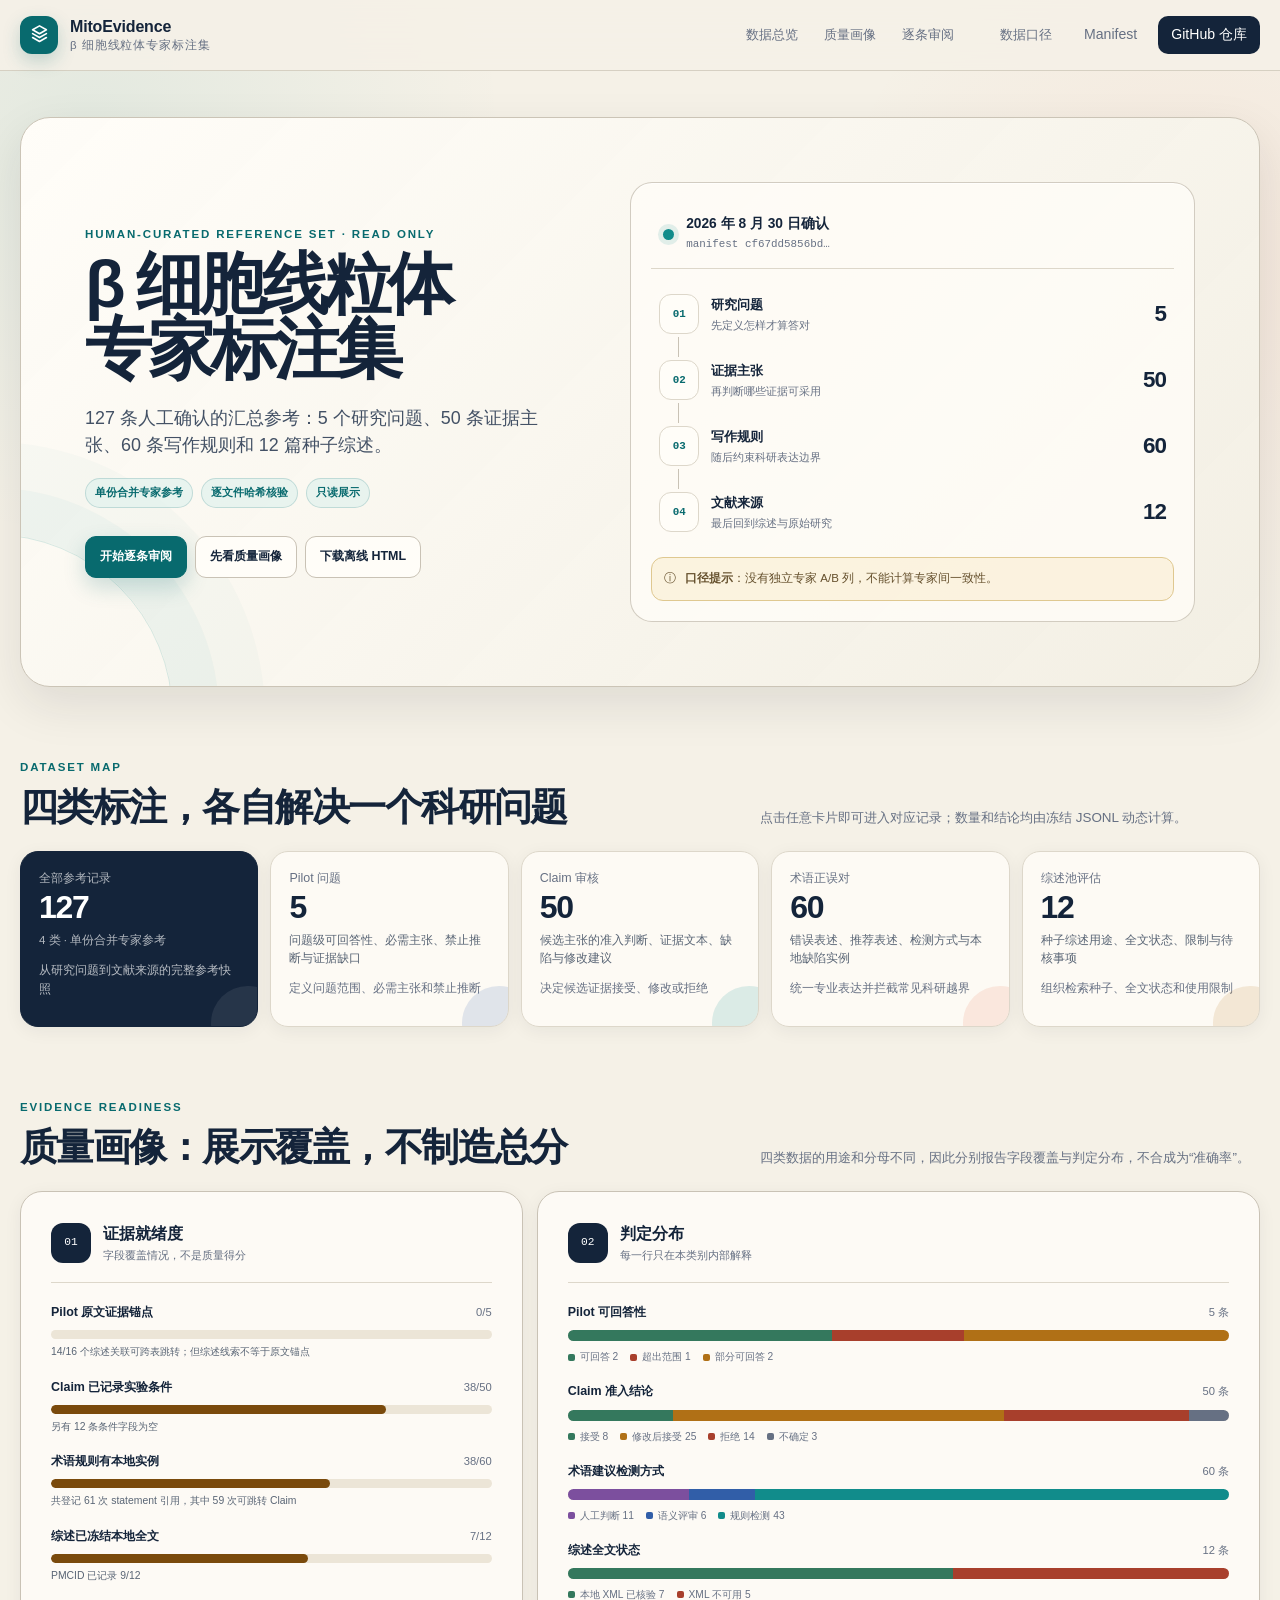
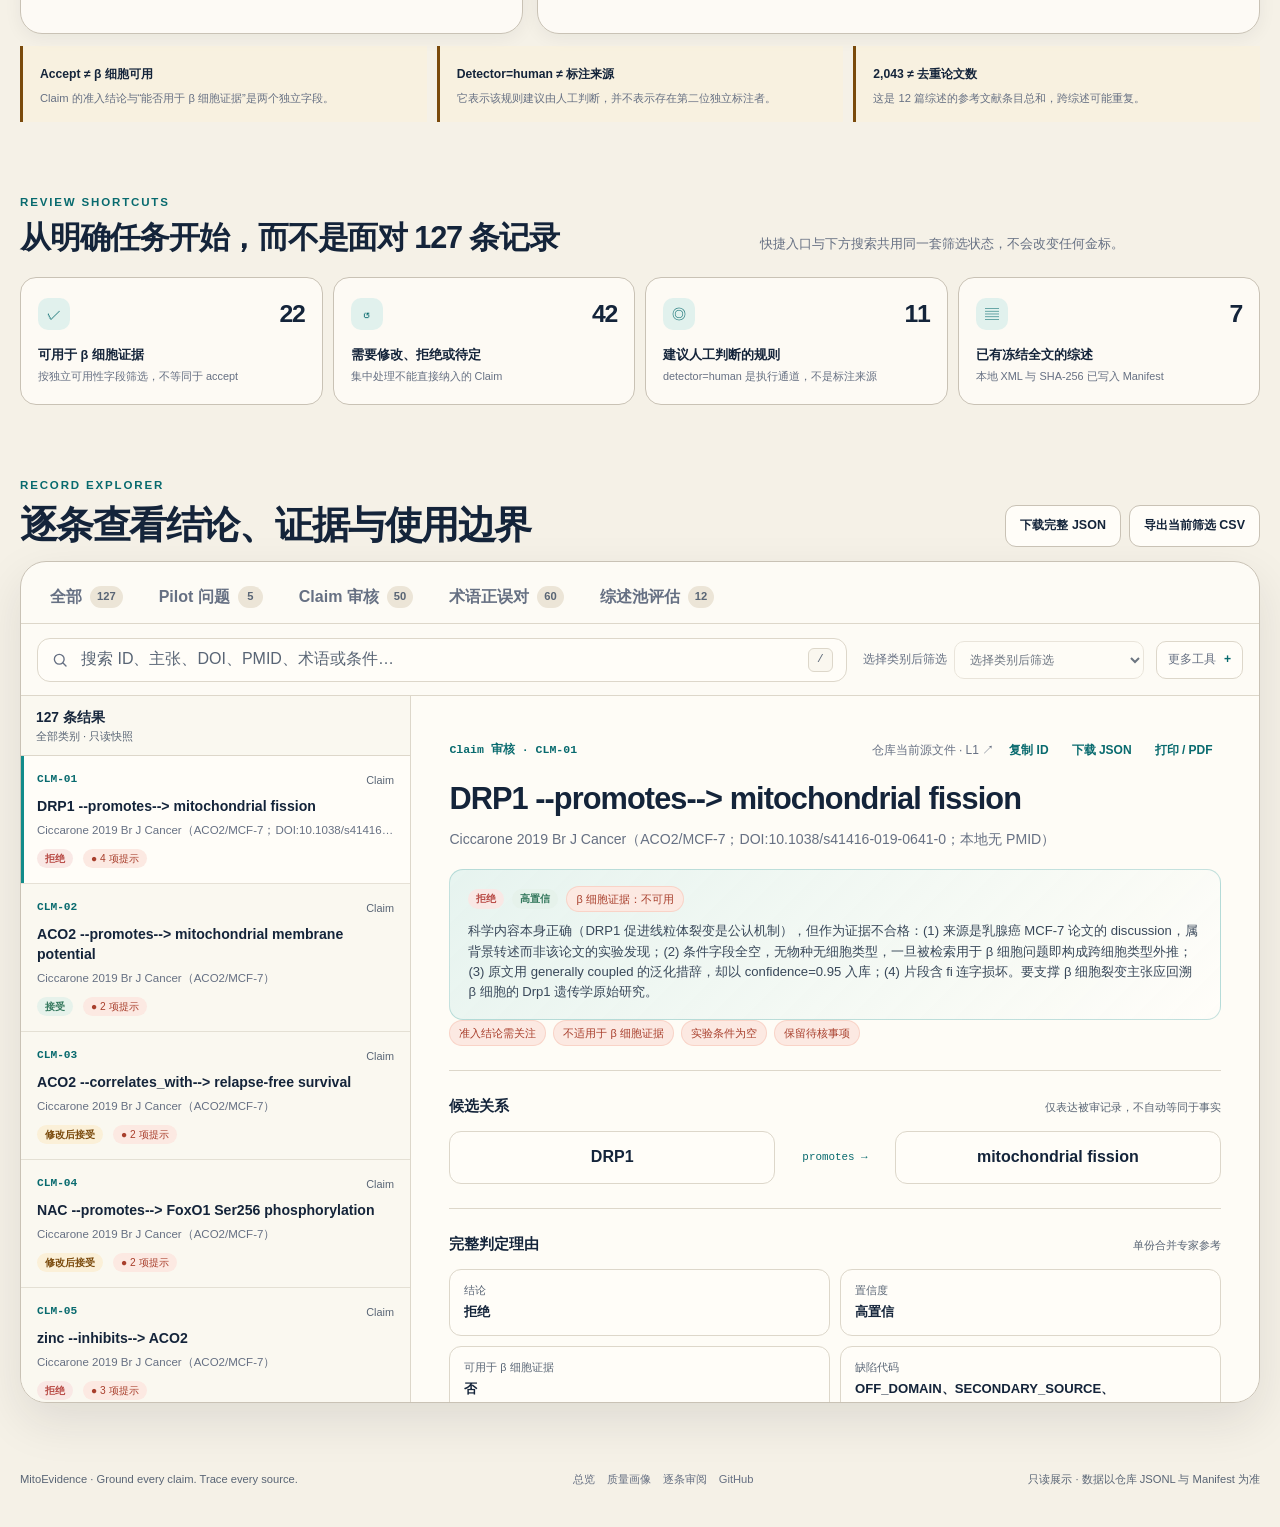
==== commit 91afe857: "docs: normalize training stage, validation and graph terminology" ====
--- a/review_site/index.html
+++ b/review_site/index.html
@@ -84,7 +84,7 @@
             正在核验研究问题、证据主张、写作规则与种子综述……
           </p>
           <div class="hero__badges" aria-label="数据属性">
-            <span>单一专家汇总结果</span>
+            <span>单份合并专家参考</span>
             <span>逐文件哈希核验</span>
             <span>只读展示</span>
           </div>
@@ -294,7 +294,7 @@
           </section>
           <section>
             <strong>专家结构</strong>
-            <p>每条只有一个汇总结论，没有专家 A/B 的独立列，不能计算专家间 κ、ICC 或一致率。</p>
+            <p>每条记录提供单份合并专家参考，没有专家 A/B 的独立列，不能计算专家间 κ、ICC 或一致率。</p>
           </section>
           <section>
             <strong>历史字段</strong>
